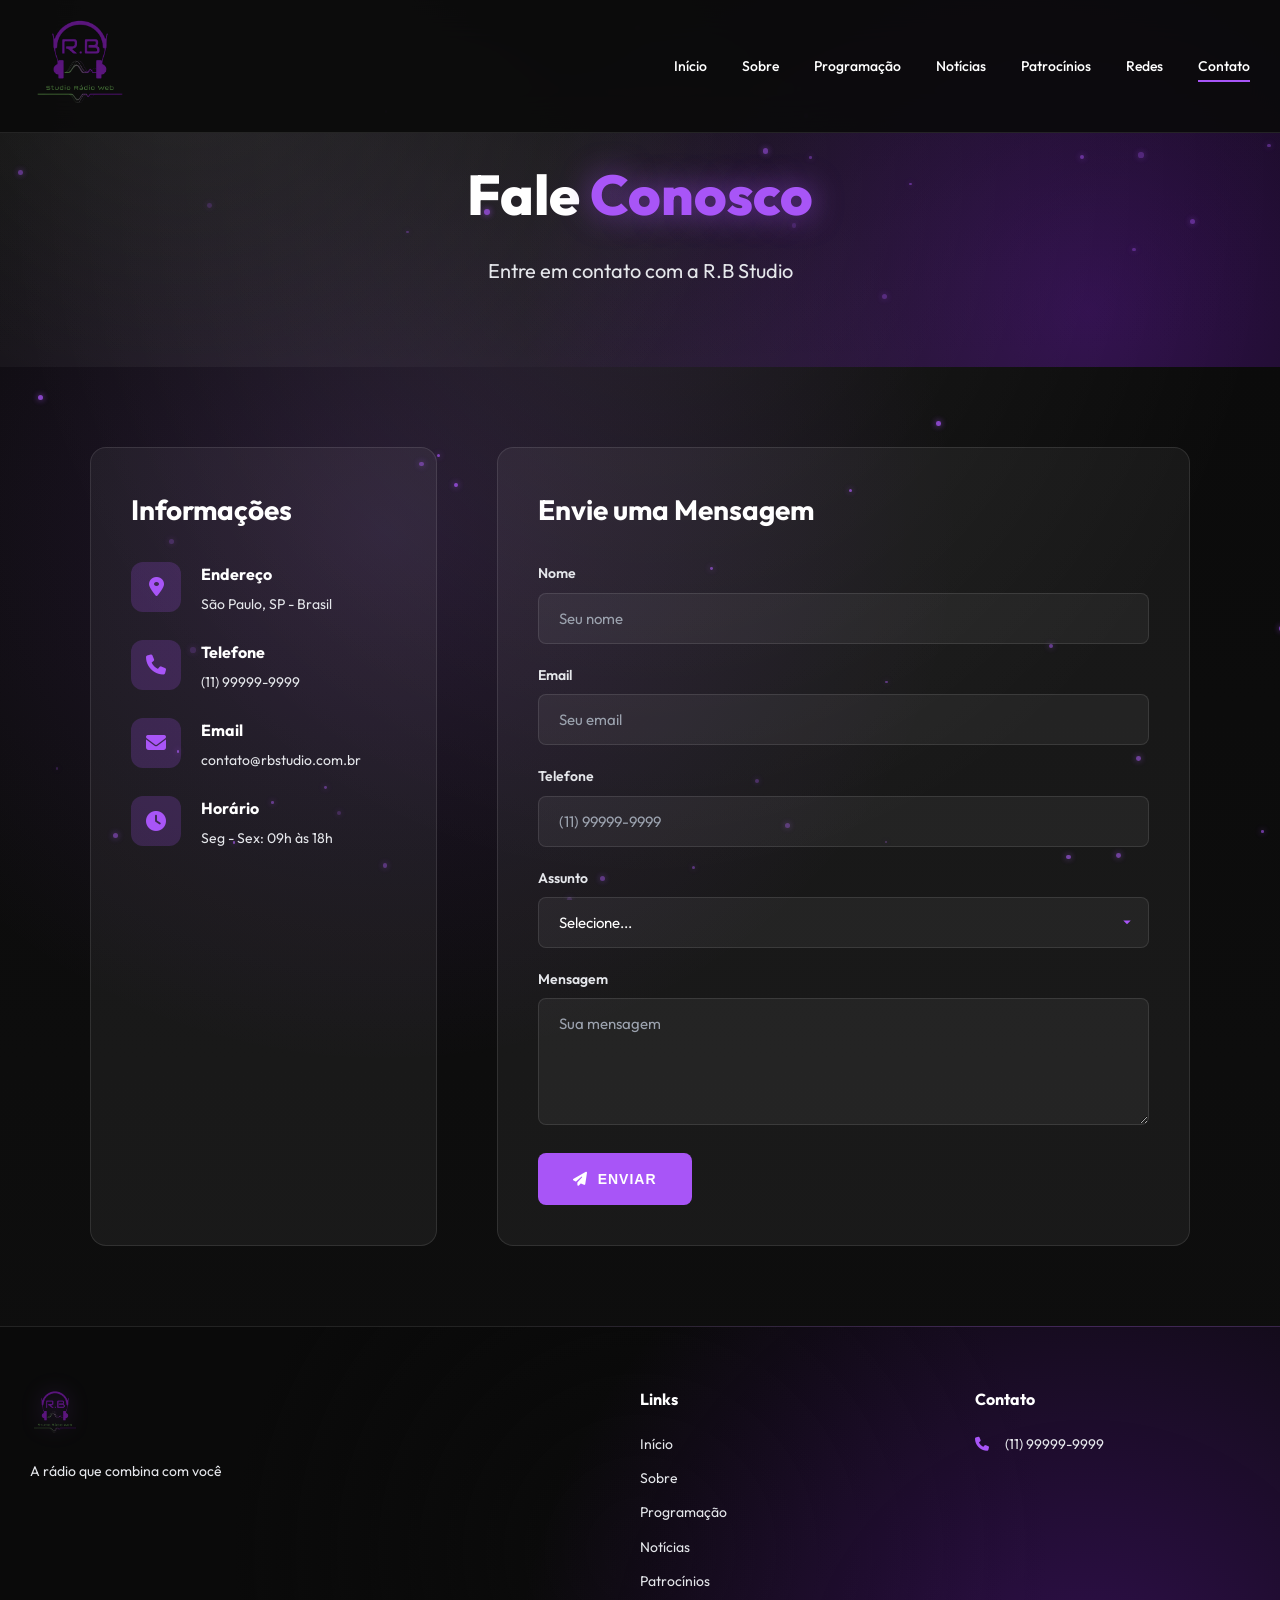
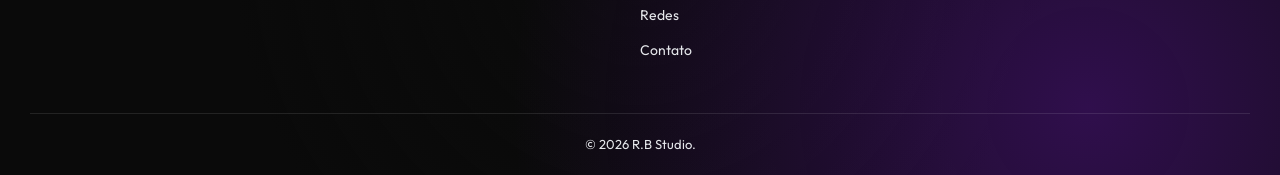
==== contato.html @ 931221c6 "meu projeto inicial" ====
<!DOCTYPE html>
<html lang="pt-BR">
<head>
    <meta charset="UTF-8">
    <meta name="viewport" content="width=device-width, initial-scale=1.0">
    <title>Contato - R.B Studio</title>
    <link rel="stylesheet" href="css/base.css">
    <link rel="stylesheet" href="css/page.css">
    <link rel="stylesheet" href="css/contato.css">
    <link href="https://fonts.googleapis.com/css2?family=Outfit:wght@300;400;500;600;700;800;900&display=swap" rel="stylesheet">
    <link rel="stylesheet" href="https://cdnjs.cloudflare.com/ajax/libs/font-awesome/6.4.0/css/all.min.css">
</head>
<body>
    <div class="particles" id="particles"></div>

    <header class="header" id="header">
        <div class="container">
            <a href="index.html" class="logo"><img src="assets/LOGOrbSEMFUNDO.png" alt="R.B Studio"></a>
            <nav class="main-nav" id="mainNav">
                <a href="index.html">Início</a>
                <a href="sobre.html">Sobre</a>
                <a href="programacao.html">Programação</a>
                <a href="noticias.html">Notícias</a>
                <a href="patrocinadores.html">Patrocínios</a>
                <a href="redes.html">Redes</a>
                <a href="contato.html" class="active">Contato</a>
            </nav>
            <button class="menu-toggle" id="menuToggle"><span></span><span></span><span></span></button>
        </div>
    </header>

    <section class="page-hero">
        <div class="container">
            <h1>Fale <span class="title-accent">Conosco</span></h1>
            <p>Entre em contato com a R.B Studio</p>
        </div>
    </section>

    <section class="section">
        <div class="container">
            <div class="contact-grid">
                <div class="contact-info">
                    <h2>Informações</h2>

                    <div class="info-item">
                        <div class="info-icon"><i class="fas fa-map-marker-alt"></i></div>
                        <div>
                            <h3>Endereço</h3>
                            <p>São Paulo, SP - Brasil</p>
                        </div>
                    </div>

                    <div class="info-item">
                        <div class="info-icon"><i class="fas fa-phone"></i></div>
                        <div>
                            <h3>Telefone</h3>
                            <p>(11) 99999-9999</p>
                        </div>
                    </div>

                    <div class="info-item">
                        <div class="info-icon"><i class="fas fa-envelope"></i></div>
                        <div>
                            <h3>Email</h3>
                            <p>contato@rbstudio.com.br</p>
                        </div>
                    </div>

                    <div class="info-item">
                        <div class="info-icon"><i class="fas fa-clock"></i></div>
                        <div>
                            <h3>Horário</h3>
                            <p>Seg - Sex: 09h às 18h</p>
                        </div>
                    </div>
                </div>

                <div class="contact-form">
                    <h2>Envie uma Mensagem</h2>
                    <form>
                        <div class="form-group">
                            <label for="nome">Nome</label>
                            <input type="text" id="nome" name="nome" placeholder="Seu nome" required>
                        </div>

                        <div class="form-group">
                            <label for="email">Email</label>
                            <input type="email" id="email" name="email" placeholder="Seu email" required>
                        </div>

                        <div class="form-group">
                            <label for="telefone">Telefone</label>
                            <input type="tel" id="telefone" name="telefone" placeholder="(11) 99999-9999">
                        </div>

                        <div class="form-group">
                            <label for="assunto">Assunto</label>
                            <select id="assunto" name="assunto">
                                <option value="">Selecione...</option>
                                <option value="contato">Contato Geral</option>
                                <option value="publicidade">Publicidade</option>
                                <option value="parceria">Parceria</option>
                                <option value="sugestao">Sugestão</option>
                                <option value="outro">Outro</option>
                            </select>
                        </div>

                        <div class="form-group">
                            <label for="mensagem">Mensagem</label>
                            <textarea id="mensagem" name="mensagem" rows="5" placeholder="Sua mensagem" required></textarea>
                        </div>

                        <button type="submit" class="btn-primary">
                            <i class="fas fa-paper-plane"></i> Enviar
                        </button>
                    </form>
                </div>
            </div>
        </div>
    </section>

    <footer class="footer">
        <div class="container">
            <div class="footer-grid">
                <div class="footer-brand"><img src="assets/LOGOrbSEMFUNDO.png" alt="R.B Studio"><p>A rádio que combina com você</p></div>
                <div class="footer-links"><h4>Links</h4><a href="index.html">Início</a><a href="sobre.html">Sobre</a><a href="programacao.html">Programação</a><a href="noticias.html">Notícias</a><a href="patrocinadores.html">Patrocínios</a><a href="redes.html">Redes</a><a href="contato.html">Contato</a></div>
                <div class="footer-contact"><h4>Contato</h4><p><i class="fas fa-phone"></i> (11) 99999-9999</p></div>
            </div>
            <div class="footer-bottom"><p>&copy; 2026 R.B Studio.</p></div>
        </div>
    </footer>

    <script src="js/main.js"></script>
</body>
</html>
---- css/base.css ----
/* ========================================
   R.B STUDIO - BASE CSS (Compartilhado)
   ======================================== */

:root {
    --purple-neon: #a855f7;
    --purple-dark: #7c3aed;
    --purple-light: #c084fc;
    --green-neon: #22c55e;
    --green-light: #4ade80;
    --yellow-neon: #facc15;
    --yellow-light: #fde047;
    --white: #ffffff;
    --black: #0a0a0a;
    --gray-100: #f3f4f6;
    --gray-200: #e5e7eb;
    --gray-800: #1f2937;

    --glow-purple: 0 0 20px rgba(168, 85, 247, 0.5);
    --glow-green: 0 0 20px rgba(34, 197, 94, 0.5);
    --glow-yellow: 0 0 20px rgba(250, 204, 21, 0.5);
    --glass-bg: rgba(255, 255, 255, 0.05);
    --glass-border: rgba(255, 255, 255, 0.1);
}

* { margin: 0; padding: 0; box-sizing: border-box; }

html { scroll-behavior: smooth; }

html { background: radial-gradient(ellipse 100% 80% at 50% 10%, rgba(255, 255, 255, 0.08) 0%, transparent 50%), radial-gradient(ellipse 90% 60% at 30% 30%, rgba(168, 85, 247, 0.15) 0%, transparent 50%), linear-gradient(180deg, #0a0a0a 0%, #0f0f0f 100%); }

body {
    font-family: 'Outfit', sans-serif;
    color: var(--white);
    overflow-x: hidden;
    line-height: 1.6;
    min-height: 100vh;
    background: transparent;
}

/* ========== PARTÍCULAS ========== */
.particles {
    position: fixed;
    top: 0; left: 0;
    width: 100%; height: 100%;
    pointer-events: none;
    z-index: 0;
    overflow: hidden;
}

.particle {
    position: absolute;
    background: var(--purple-neon);
    border-radius: 50%;
    box-shadow: 0 0 6px var(--purple-neon);
    animation: float 8s infinite ease-in-out;
    opacity: 0.6;
}

/* Particles com batida - rápida e constante */
.particle:nth-child(3n) {
    width: 4px; height: 4px;
    animation: beatPulse 0.15s infinite linear;
}
.particle:nth-child(3n+1) {
    width: 2px; height: 2px;
    animation: beatMove 0.2s infinite linear;
}
.particle:nth-child(3n+2) {
    width: 3px; height: 3px;
    animation: float 1s infinite linear;
}

@keyframes float {
    0% { transform: translateY(0) translateX(0) scale(1); }
    25% { transform: translateY(-50px) translateX(30px) scale(1.4); }
    50% { transform: translateY(-30px) translateX(-30px) scale(0.7); }
    75% { transform: translateY(-60px) translateX(20px) scale(1.3); }
    100% { transform: translateY(0) translateX(0) scale(1); }
}

@keyframes beatPulse {
    0%, 100% { transform: scale(1); opacity: 0.6; }
    50% { transform: scale(2.2); opacity: 1; box-shadow: 0 0 25px var(--purple-neon); }
}

@keyframes beatMove {
    0%, 100% { transform: translateY(0) scale(1); }
    25% { transform: translateY(-35px) scale(1.5); }
    50% { transform: translateY(0) scale(0.6); }
    75% { transform: translateY(-20px) scale(1.3); }
}

/* ========== CONTAINER ========== */
.container {
    max-width: 1400px;
    margin: 0 auto;
    padding: 0 30px;
}

/* ========== BUTTONS ========== */
.btn-primary {
    display: inline-flex;
    align-items: center;
    gap: 10px;
    padding: 18px 35px;
    background: var(--purple-neon);
    color: var(--white);
    font-size: 14px;
    font-weight: 700;
    text-transform: uppercase;
    letter-spacing: 1px;
    border: none;
    border-radius: 8px;
    cursor: pointer;
    text-decoration: none;
    transition: all 0.3s ease;
}

.btn-primary:hover {
    transform: translateY(-3px);
    box-shadow: var(--glow-purple);
}

.btn-secondary {
    display: inline-flex;
    align-items: center;
    gap: 10px;
    padding: 15px 30px;
    background: transparent;
    border: 2px solid var(--purple-neon);
    color: var(--purple-neon);
    font-size: 14px;
    font-weight: 600;
    border-radius: 8px;
    cursor: pointer;
    text-decoration: none;
    transition: all 0.3s ease;
}

.btn-secondary:hover {
    background: var(--purple-neon);
    color: var(--white);
}

/* ========== SECTION ========== */
.section {
    padding: 100px 0;
    position: relative;
}

.section-header {
    text-align: center;
    margin-bottom: 60px;
}

.section-title {
    font-size: 48px;
    font-weight: 800;
    margin-bottom: 15px;
}

.title-accent {
    color: var(--purple-neon);
    text-shadow: var(--glow-purple);
}

.section-subtitle {
    font-size: 18px;
    color: var(--gray-200);
    max-width: 600px;
    margin: 0 auto;
}

/* ========== CARDS ========== */
.card {
    background: var(--glass-bg);
    border: 1px solid var(--glass-border);
    border-radius: 16px;
    overflow: hidden;
    backdrop-filter: blur(10px);
    transition: all 0.3s ease;
}

.card:hover {
    transform: translateY(-8px);
    box-shadow: var(--glow-purple);
    border-color: var(--purple-neon);
}

/* ========== HERO ========== */
.hero-section {
    min-height: 100vh;
    display: flex;
    align-items: center;
    padding-top: 100px;
    position: relative;
}

.hero-content {
    display: grid;
    grid-template-columns: 1fr 1fr;
    gap: 60px;
    align-items: center;
}

.hero-title {
    font-size: 72px;
    font-weight: 800;
    line-height: 1.1;
    margin-bottom: 20px;
}

.hero-subtitle {
    font-size: 20px;
    color: var(--gray-200);
    margin-bottom: 30px;
}

.hero-image img {
    width: 100%;
    border-radius: 20px;
}


/* =========================
   FOOTER UPGRADE
========================= */

.footer {
  padding: 80px 0 25px;
  background: radial-gradient(ellipse 100% 80% at 50% 10%, rgba(255, 255, 255, 0.08) 0%, transparent 50%), radial-gradient(ellipse 90% 60% at 30% 30%, rgba(168, 85, 247, 0.15) 0%, transparent 50%), linear-gradient(180deg, #0a0a0a 0%, #0f0f0f 100%);
  border-top: 1px solid rgba(255, 255, 255, 0.08);
}

.footer-grid {
  display: grid;
  grid-template-columns: 2fr 1fr 1fr;
  gap: 60px;
  margin-bottom: 40px;
}

.footer-brand img {
  height: 55px;
  margin-bottom: 15px;
  filter: drop-shadow(0 0 10px rgba(168, 85, 247, 0.3));
}

.footer-brand p {
  color: #cfcfcf;
  margin-bottom: 20px;
}

/* SOCIAL */
.footer-social {
  display: flex;
  gap: 12px;
  margin-top: 10px;
}

.footer-social a {
  width: 42px;
  height: 42px;
  display: flex;
  align-items: center;
  justify-content: center;
  border-radius: 10px;
  background: rgba(255, 255, 255, 0.04);
  border: 1px solid rgba(255, 255, 255, 0.08);
  color: #fff;
  transition: 0.3s;
  text-decoration: none;
}

.footer-social a:hover {
  transform: translateY(-4px);
  border-color: #a855f7;
  box-shadow: 0 0 15px rgba(168, 85, 247, 0.4);
  color: #a855f7;
}

/* LINKS */
.footer-links h4,
.footer-contact h4 {
  margin-bottom: 18px;
  font-size: 16px;
  color: #fff;
}

.footer-links a {
  display: block;
  color: #bdbdbd;
  text-decoration: none;
  margin-bottom: 10px;
  transition: 0.3s;
  font-size: 14px;
}

.footer-links a:hover {
  color: #a855f7;
  transform: translateX(4px);
}

/* CONTACT */
.footer-contact p {
  display: flex;
  align-items: center;
  gap: 10px;
  color: #cfcfcf;
  margin-bottom: 10px;
  font-size: 14px;
}

.footer-contact i {
  color: #a855f7;
  width: 18px;
}

/* BOTTOM */
.footer-bottom {
  text-align: center;
  padding-top: 20px;
  border-top: 1px solid rgba(255, 255, 255, 0.08);
  color: #9ca3af;
  font-size: 13px;
}

/* ========== RESPONSIVE ========== */
@media (max-width: 1200px) {
    .hero-content { grid-template-columns: 1fr; gap: 40px; }
    .hero-title { font-size: 48px; }
}

@media (max-width: 768px) {
    .container { padding: 0 20px; }
    .section-title { font-size: 36px; }
    .section { padding: 60px 0; }
}

/* ========== ANIMATIONS ========== */
.fade-up {
    opacity: 0;
    transform: translateY(30px);
    transition: all 0.6s ease;
}

.fade-up.visible {
    opacity: 1;
    transform: translateY(0);
}
---- css/page.css ----
/* ========================================
   R.B STUDIO - Page CSS
   ======================================== */

/* Header */
.header {
  position: fixed;
  top: 0;
  left: 0;
  width: 100%;
  z-index: 1000;
  padding: 12px 0;
  background: rgba(10, 10, 10, 0.9);
  backdrop-filter: blur(20px);
  border-bottom: 1px solid rgba(255, 255, 255, 0.1);
}
.header .container {
  display: flex;
  align-items: center;
  justify-content: space-between;
}
.logo img {
  height: 100px !important;
}
.main-nav {
  display: flex;
  gap: 35px;
}
.main-nav a {
  color: #fff;
  text-decoration: none;
  font-size: 14px;
  font-weight: 500;
  position: relative;
  transition: color 0.3s;
}
.main-nav a::after {
  content: "";
  position: absolute;
  bottom: -5px;
  left: 0;
  width: 0;
  height: 2px;
  background: #a855f7;
  transition: width 0.3s;
}
.main-nav a:hover::after,
.main-nav a.active::after {
  width: 100%;
}
.menu-toggle {
  display: none;
  flex-direction: column;
  gap: 5px;
  background: none;
  border: none;
  cursor: pointer;
}
.menu-toggle span {
  width: 25px;
  height: 2px;
  background: #fff;
  transition: all 0.3s;
}
.menu-toggle.active span:nth-child(1) {
  transform: rotate(45deg) translate(5px, 5px);
}
.menu-toggle.active span:nth-child(2) {
  opacity: 0;
}
.menu-toggle.active span:nth-child(3) {
  transform: rotate(-45deg) translate(5px, -5px);
}

@media (max-width: 768px) {
  .menu-toggle {
    display: flex;
  }
  .main-nav {
    position: fixed;
    top: 70px;
    left: 0;
    width: 100%;
    background: rgba(10, 10, 10, 0.98);
    flex-direction: column;
    padding: 20px;
    gap: 20px;
    text-align: center;
    transform: translateY(-20px);
    opacity: 0;
    visibility: hidden;
    transition: all 0.3s;
  }
  .main-nav.active {
    transform: translateY(0);
    opacity: 1;
    visibility: visible;
  }
}

/* Page Hero */
.page-hero {
  padding: 150px 0 80px;
  text-align: center;
  background: radial-gradient(circle at 15% 10%, rgba(255, 255, 255, 0.1) 0%, transparent 50%), radial-gradient(circle at 85% 85%, rgba(135, 26, 230, 0.3) 0%, transparent 50%), linear-gradient(180deg, rgba(10, 10, 10, 0.5), transparent);
}
.page-hero h1 {
  font-size: 56px;
  font-weight: 800;
  margin-bottom: 15px;
}
.page-hero p {
  font-size: 20px;
  color: #e5e7eb;
}
.title-accent {
  color: #a855f7;
  text-shadow: 0 0 30px rgba(168, 85, 247, 0.6);
}

/* Sections */
.section {
  padding: 80px 0;
}

/* About */

.about-grid {
  display: grid;
  grid-template-columns: 1.1fr 0.9fr;
  gap: 70px;
  align-items: center;
}

.about-badge {
  display: inline-block;
  padding: 8px 18px;
  background: rgba(168, 85, 247, 0.15);
  border: 1px solid rgba(168, 85, 247, 0.4);
  border-radius: 40px;
  color: #a855f7;
  font-weight: 700;
  margin-bottom: 20px;
}

.about-content h2 {
  font-size: 46px;
  line-height: 1.2;
  margin-bottom: 25px;
}

.about-content p {
  color: #d6d6d6;
  line-height: 1.9;
  margin-bottom: 18px;
  font-size: 17px;
}

.about-image {
  position: relative;
  display: flex;
  justify-content: center;
  align-items: center;
}

.about-image img {
  width: 340px;
  max-width: 100%;
  position: relative;
  z-index: 2;
  animation: floatLogo 5s ease-in-out infinite;
}

.image-glow {
  position: absolute;
  width: 320px;
  height: 320px;
  border-radius: 50%;
  background: #a855f7;
  filter: blur(90px);
  opacity: 0.28;
}

.about-stats {
  display: grid;
  grid-template-columns: repeat(4, 1fr);
  gap: 25px;
  margin-top: 70px;
}

.stat-card {
  padding: 35px;
  text-align: center;
  border-radius: 18px;
  background: rgba(255, 255, 255, 0.04);
  border: 1px solid rgba(255, 255, 255, 0.08);
  transition: 0.35s;
}

.stat-card:hover {
  transform: translateY(-10px);
  border-color: #a855f7;
  box-shadow: 0 15px 35px rgba(168, 85, 247, 0.25);
}

.stat-card h3 {
  font-size: 34px;
  color: #a855f7;
  margin-bottom: 8px;
}

.stat-card span {
  color: #ddd;
  font-size: 15px;
}

@keyframes floatLogo {
  0%,
  100% {
    transform: translateY(0px);
  }
  50% {
    transform: translateY(-12px);
  }
}

@media (max-width: 900px) {
  .about-grid {
    grid-template-columns: 1fr;
    text-align: center;
  }

  .about-image {
    order: -1;
  }

  .about-stats {
    grid-template-columns: repeat(2, 1fr);
  }
}

@media (max-width: 600px) {
  .about-stats {
    grid-template-columns: 1fr;
  }

  .about-content h2 {
    font-size: 34px;
  }
}
.about-grid {
  display: grid;
  grid-template-columns: 1fr 1fr;
  gap: 60px;
  align-items: center;
}
.about-content h2 {
  font-size: 42px;
  margin-bottom: 20px;
}
.about-content p {
  font-size: 16px;
  color: #e5e7eb;
  margin-bottom: 20px;
  line-height: 1.8;
}
.about-image img {
  width: 100%;
  border-radius: 16px;
}

@media (max-width: 768px) {
  .about-grid {
    grid-template-columns: 1fr;
  }
}

/* Values */
.values-grid {
  display: grid;
  grid-template-columns: repeat(3, 1fr);
  gap: 30px;
}
.value-card {
  background: rgba(255, 255, 255, 0.05);
  border: 1px solid rgba(255, 255, 255, 0.1);
  border-radius: 16px;
  padding: 40px;
  text-align: center;
  transition: all 0.3s;
}
.value-card:hover {
  transform: translateY(-8px);
  border-color: #a855f7;
  box-shadow: 0 0 30px rgba(168, 85, 247, 0.3);
}
.value-card i {
  font-size: 40px;
  color: #a855f7;
  margin-bottom: 20px;
}
.value-card h3 {
  font-size: 22px;
  margin-bottom: 15px;
}
.value-card p {
  font-size: 14px;
  color: #e5e7eb;
}

@media (max-width: 768px) {
  .values-grid {
    grid-template-columns: 1fr;
  }
}

/* Team */
.team-grid {
    display: grid;
    grid-template-columns: repeat(2, minmax(320px, 380px));
    justify-content: center;
    align-items: stretch;
    gap: 40px;
    margin-top: 50px;
}
.team-card {
  background: rgba(255, 255, 255, 0.05);
  border: 1px solid rgba(255, 255, 255, 0.1);
  border-radius: 16px;
  padding: 30px;
  text-align: center;
}


.team-card{
    background: rgba(255,255,255,.05);
    border: 1px solid rgba(255,255,255,.08);
    border-radius: 22px;
    padding: 35px 30px;
    text-align: center;
    transition: .35s;
    backdrop-filter: blur(12px);
}

.team-card:hover{
    transform: translateY(-8px);
    border-color: var(--purple-neon);
    box-shadow: 0 20px 45px rgba(168,85,247,.25);
}

.team-card img{
    width: 180px;
    height: 180px;
    border-radius: 50%;
    object-fit: cover;
    border: 4px solid rgba(168,85,247,.4);
    margin: 0 auto 20px;
    display: block;
    transition: .35s;
}

.team-card:hover img{
    transform: scale(1.05);
    border-color: var(--purple-neon);
    box-shadow: 0 0 35px rgba(168,85,247,.4);
}

.team-card h3{
    font-size: 24px;
    margin-bottom: 8px;
    font-weight: 700;
}

.team-card p{
    color: #c084fc;
    font-size: 15px;
    line-height: 1.6;
}
.team-card img {
  width: 250px;
  height: 250px;
  border-radius: 50%;
  object-fit: cover;
  margin-bottom: 20px;
}
.team-card h3 {
  font-size: 20px;
  margin-bottom: 5px;
}
.team-card p {
  font-size: 14px;
  color: #a855f7;
}

/* ===========================
   Team Social
=========================== */

.team-social{
    display: flex;
    justify-content: center;
    align-items: center;
    gap: 16px;
    margin-top: 22px;
}

.team-social a{
    width: 48px;
    height: 48px;

    display: flex;
    align-items: center;
    justify-content: center;

    border-radius: 50%;
    text-decoration: none;

    background: rgba(255,255,255,.05);
    border: 1px solid rgba(255,255,255,.12);

    color: #fff;
    font-size: 22px;

    transition: .35s ease;
}

.team-social a:hover{
    transform: translateY(-6px) scale(1.08);
    border-color: var(--purple-neon);
    box-shadow: 0 0 22px rgba(168,85,247,.45);
}

/* Instagram */
.team-social a:first-child:hover{
    color: #E1306C;
    border-color: #E1306C;
    box-shadow: 0 0 25px rgba(225,48,108,.45);
}

/* YouTube */
.team-social a:last-child:hover{
    color: #FF0000;
    border-color: #FF0000;
    box-shadow: 0 0 25px rgba(255,0,0,.45);
}

.team-social i{
    transition: transform .3s;
}

.team-social a:hover i{
    transform: scale(1.15);
}

@media (max-width: 768px) {
  .team-grid {
    grid-template-columns: 1fr;
  }
}

/* Footer */
.footer {
  padding: 60px 0 20px;
  background: radial-gradient(circle at 85% 85%, rgba(135, 26, 230, 0.3) 0%, transparent 50%), radial-gradient(circle at 50% 50%, rgba(0, 0, 0, 0.3) 0%, #0a0a0a 60%);
  border-top: 1px solid rgba(255, 255, 255, 0.1);
}
.footer-grid {
  display: grid;
  grid-template-columns: 2fr 1fr 1fr;
  gap: 60px;
  margin-bottom: 40px;
}
.footer-brand img {
  height: 50px;
  margin-bottom: 15px;
}
.footer-brand p {
  color: #e5e7eb;
  font-size: 14px;
  margin-bottom: 20px;
}
.footer-links h4,
.footer-contact h4 {
  margin-bottom: 20px;
}
.footer-links a {
  display: block;
  color: #e5e7eb;
  text-decoration: none;
  margin-bottom: 12px;
  transition: color 0.3s;
}
.footer-links a:hover {
  color: #a855f7;
}
.footer-contact p {
  display: flex;
  align-items: center;
  gap: 10px;
  color: #e5e7eb;
  margin-bottom: 12px;
  font-size: 14px;
}
.footer-contact i {
  color: #a855f7;
  width: 20px;
}
.footer-bottom {
  text-align: center;
  padding-top: 20px;
  border-top: 1px solid rgba(255, 255, 255, 0.1);
}
.footer-bottom p {
  font-size: 13px;
  color: #e5e7eb;
}

@media (max-width: 768px) {
  .footer-grid {
    grid-template-columns: 1fr;
    text-align: center;
  }
}

/* Buttons */
.btn-primary {
  display: inline-flex;
  align-items: center;
  gap: 10px;
  padding: 18px 35px;
  background: #a855f7;
  color: #fff;
  font-size: 14px;
  font-weight: 700;
  text-transform: uppercase;
  letter-spacing: 1px;
  border: none;
  border-radius: 8px;
  cursor: pointer;
  text-decoration: none;
  transition: all 0.3s;
}
.btn-primary:hover {
  transform: translateY(-3px);
  box-shadow: 0 0 20px rgba(168, 85, 247, 0.5);
}
.btn-primary i {
  transition: transform 0.3s;
}
.btn-primary:hover i {
  transform: translateX(5px);
}
---- css/contato.css ----
/* ========================================
   R.B STUDIO - Contato CSS
   ======================================== */

/* Contact Grid */
.contact-grid {
    display: grid;
    grid-template-columns: 1fr 2fr;
    gap: 60px;
    max-width: 1100px;
    margin: 0 auto;
}

.contact-info {
    background: rgba(255,255,255,0.05);
    border: 1px solid rgba(255,255,255,0.1);
    border-radius: 16px;
    padding: 40px;
}

.contact-info h2, .contact-form h2 {
    font-size: 28px;
    margin-bottom: 30px;
}

/* Info Items */
.info-item {
    display: flex;
    gap: 20px;
    margin-bottom: 25px;
}

.info-icon {
    width: 50px;
    height: 50px;
    background: rgba(168,85,247,0.2);
    border-radius: 12px;
    display: flex;
    align-items: center;
    justify-content: center;
    font-size: 20px;
    color: #a855f7;
    flex-shrink: 0;
}

.info-item h3 {
    font-size: 16px;
    margin-bottom: 5px;
}

.info-item p {
    font-size: 14px;
    color: #e5e7eb;
}

/* Form */
.contact-form {
    background: rgba(255,255,255,0.05);
    border: 1px solid rgba(255,255,255,0.1);
    border-radius: 16px;
    padding: 40px;
}

.form-group {
    margin-bottom: 20px;
}

.form-group label {
    display: block;
    font-size: 14px;
    font-weight: 600;
    margin-bottom: 8px;
    color: #e5e7eb;
}

.form-group input,
.form-group select,
.form-group textarea {
    width: 100%;
    padding: 15px 20px;
    background: rgba(255,255,255,0.05);
    border: 1px solid rgba(255,255,255,0.1);
    border-radius: 8px;
    color: #fff;
    font-size: 15px;
    font-family: 'Outfit', sans-serif;
    transition: all 0.3s;
}

.form-group input::placeholder,
.form-group textarea::placeholder {
    color: #9ca3af;
}

.form-group input:focus,
.form-group select:focus,
.form-group textarea:focus {
    outline: none;
    border-color: #a855f7;
    box-shadow: 0 0 15px rgba(168,85,247,0.3);
}

.form-group select {
    cursor: pointer;
    appearance: none;
    background-image: url("data:image/svg+xml,%3Csvg xmlns='http://www.w3.org/2000/svg' width='12' height='12' fill='%23a855f7' viewBox='0 0 16 16'%3E%3Cpath d='M8 11L3 6h10l-5 5z'/%3E%3C/svg%3E");
    background-repeat: no-repeat;
    background-position: right 15px center;
}

.form-group select option {
    background: #0a0a0a;
    color: #fff;
}

.form-group textarea {
    resize: vertical;
    min-height: 120px;
}

.form-group button[type="submit"] {
    width: 100%;
    justify-content: center;
}

@media (max-width: 900px) {
    .contact-grid { grid-template-columns: 1fr; gap: 40px; }
}

@media (max-width: 600px) {
    .contact-info, .contact-form { padding: 30px 20px; }
}
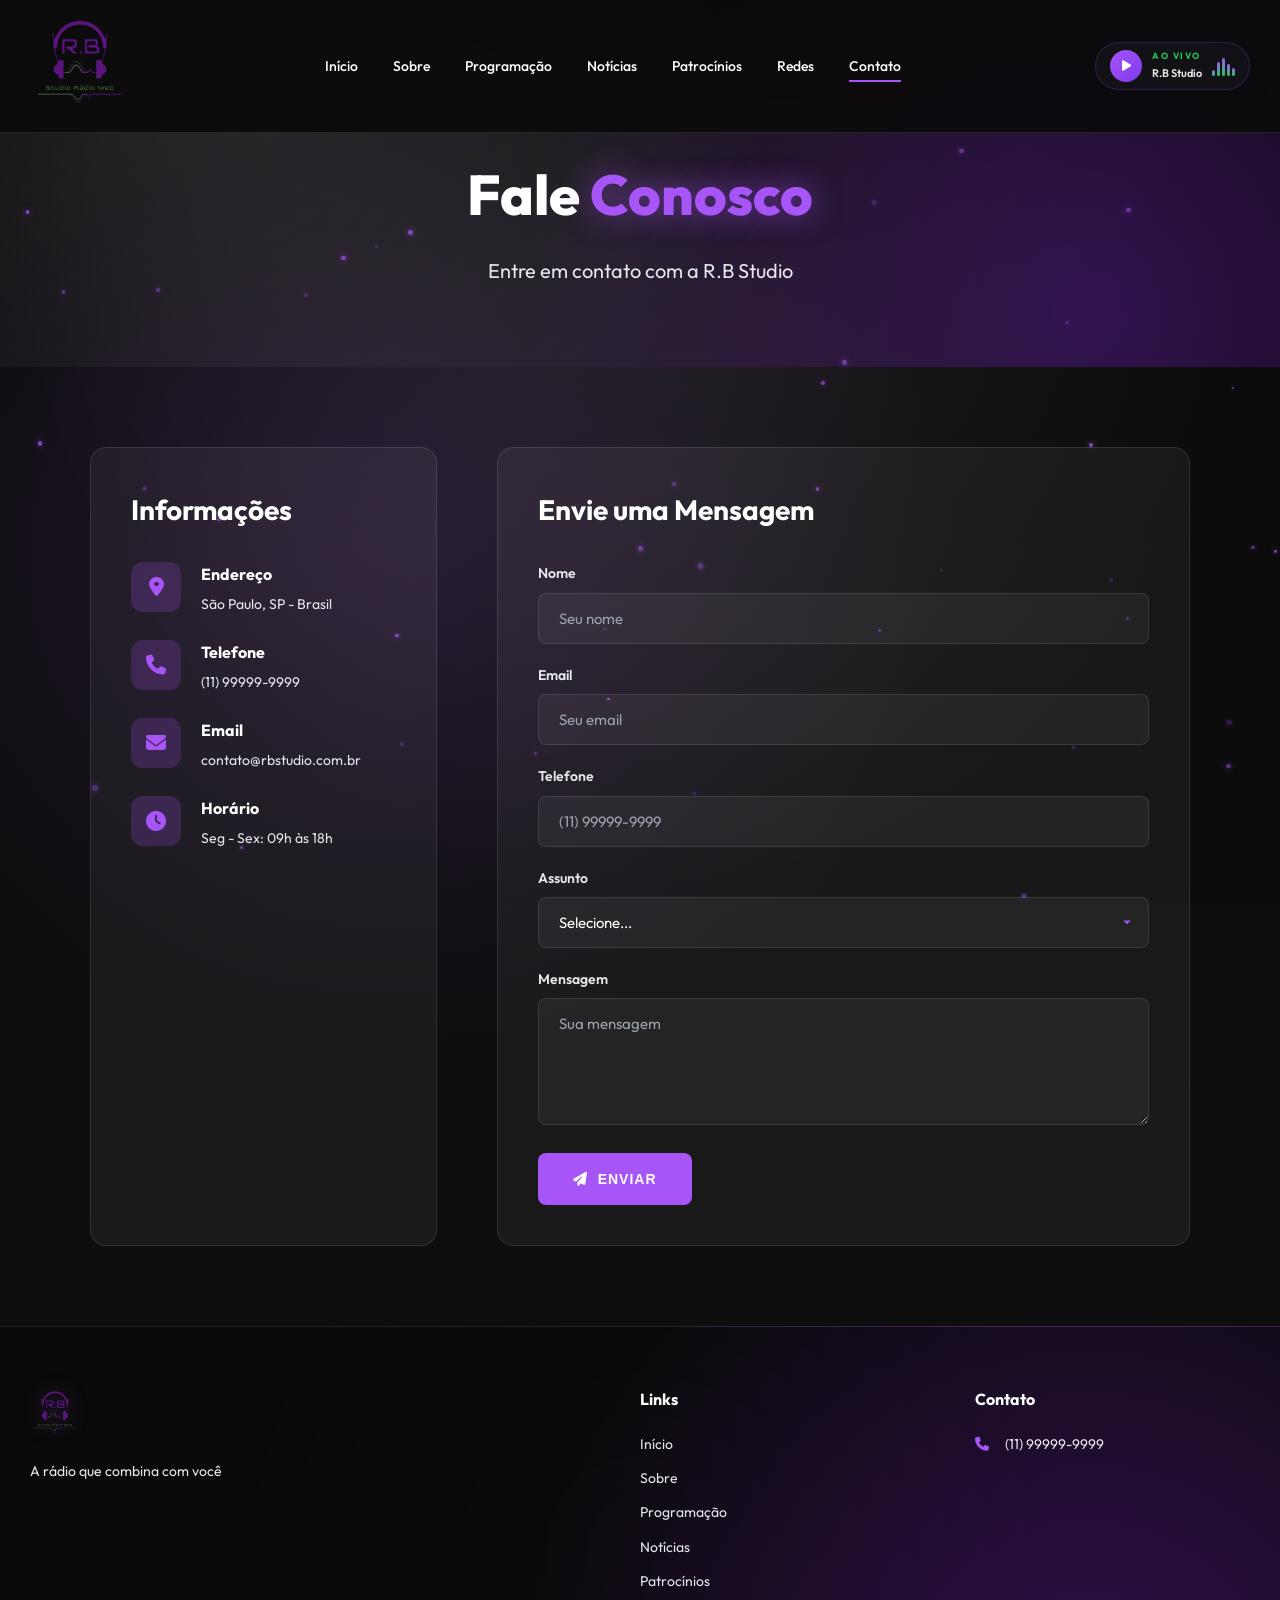
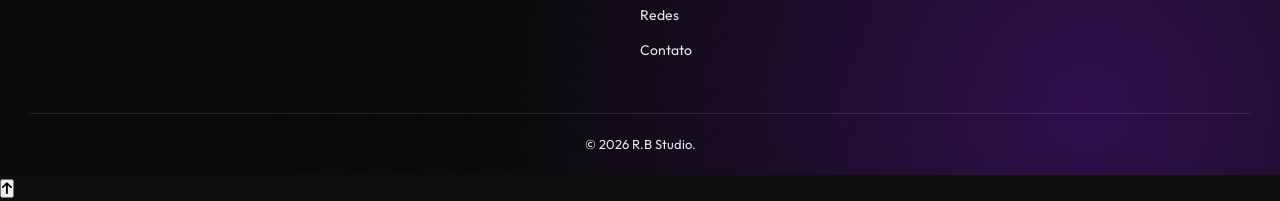
==== commit c76a8124: "feat: add persistent player, header equalizer, mobile fixes - Global audio system persists across pa" ====
--- a/contato.html
+++ b/contato.html
@@ -26,7 +26,17 @@
                 <a href="contato.html" class="active">Contato</a>
             </nav>
             <button class="menu-toggle" id="menuToggle"><span></span><span></span><span></span></button>
+        <div class="header-player">
+          <button class="header-play-btn" id="headerPlayBtn"><i class="fas fa-play"></i></button>
+          <div class="header-player-info">
+            <span class="header-player-status">AO VIVO</span>
+            <span class="header-player-track">R.B Studio</span>
+          </div>
+          <div class="header-equalizer">
+            <span></span><span></span><span></span><span></span><span></span>
+          </div>
         </div>
+      </div>
     </header>
 
     <section class="page-hero">
@@ -130,6 +140,8 @@
         </div>
     </footer>
 
+    <button class="back-to-top" id="backToTop"><i class="fas fa-arrow-up"></i></button>
+
     <script src="js/main.js"></script>
 </body>
 </html>
--- a/css/base.css
+++ b/css/base.css
@@ -329,12 +329,46 @@
 @media (max-width: 1200px) {
     .hero-content { grid-template-columns: 1fr; gap: 40px; }
     .hero-title { font-size: 48px; }
+    .container { padding: 0 24px; }
+}
+
+@media (max-width: 992px) {
+    .hero-title { font-size: 42px; }
+    .section-title { font-size: 38px; }
+    .footer-grid { grid-template-columns: 1fr 1fr; gap: 40px; }
 }
 
 @media (max-width: 768px) {
     .container { padding: 0 20px; }
-    .section-title { font-size: 36px; }
+    .section-title { font-size: 32px; }
     .section { padding: 60px 0; }
+    .section-header { margin-bottom: 40px; }
+    .btn-primary { padding: 14px 24px; font-size: 13px; }
+    .btn-secondary { padding: 12px 20px; font-size: 13px; }
+    .footer-grid { grid-template-columns: 1fr; gap: 30px; text-align: center; }
+    .footer-social { justify-content: center; }
+    .footer-contact p { justify-content: center; }
+    .footer-contact i { width: auto; margin-right: 8px; }
+    .hero-content { gap: 30px; }
+    .hero-title { font-size: 36px; }
+}
+
+@media (max-width: 576px) {
+    .container { padding: 0 16px; }
+    .section-title { font-size: 28px; }
+    .section { padding: 50px 0; }
+    .section-subtitle { font-size: 16px; }
+    .hero-title { font-size: 32px; }
+    .page-hero { padding: 120px 0 50px; }
+    .page-hero h1 { font-size: 38px; }
+    .page-hero p { font-size: 16px; }
+}
+
+@media (max-width: 400px) {
+    .section-title { font-size: 24px; }
+    .hero-title { font-size: 28px; }
+    .btn-primary { padding: 12px 20px; font-size: 12px; width: 100%; justify-content: center; }
+    .btn-secondary { width: 100%; justify-content: center; }
 }
 
 /* ========== ANIMATIONS ========== */
--- a/css/page.css
+++ b/css/page.css
@@ -1,6 +1,163 @@
 /* ========================================
    R.B STUDIO - Page CSS
    ======================================== */
+
+/*=================================HEADER=========================*/
+.header-player {
+  display: flex;
+  align-items: center;
+  gap: 10px;
+  background: rgba(20, 20, 25, 0.8);
+  padding: 6px 14px;
+  border-radius: 50px;
+  border: 1px solid rgba(168, 85, 247, 0.2);
+}
+
+@media (max-width: 480px) {
+  .header-player {
+    position: absolute;
+    left: 50%;
+    transform: translateX(-50%);
+  }
+}
+
+.header-play-btn {
+  width: 32px;
+  height: 32px;
+  border-radius: 50%;
+  background: linear-gradient(135deg, #a855f7, #7c3aed);
+  border: none;
+  color: #fff;
+  font-size: 12px;
+  cursor: pointer;
+  display: flex;
+  align-items: center;
+  justify-content: center;
+  transition: background 0.2s;
+}
+
+.header-play-btn:hover {
+  background: linear-gradient(135deg, #c084fc, #a855f7);
+}
+
+.header-play-btn .fa-pause {
+  font-size: 11px;
+}
+
+.header-player-info {
+  display: flex;
+  flex-direction: column;
+  gap: 2px;
+}
+
+.header-player-status {
+  font-size: 9px;
+  font-weight: 700;
+  color: #22c55e;
+  letter-spacing: 1.5px;
+}
+
+.header-player-track {
+  font-size: 11px;
+  font-weight: 600;
+  color: #fff;
+  opacity: 0.9;
+}
+
+.header-equalizer {
+  display: flex;
+  align-items: flex-end;
+  gap: 2px;
+  height: 20px;
+}
+
+.header-equalizer span {
+  width: 3px;
+  border-radius: 2px;
+  background: linear-gradient(to top, #22c55e, #a855f7);
+  animation: eq 0.4s infinite ease-in-out alternate;
+}
+
+.header-equalizer span:nth-child(1) {
+  animation-delay: 0s;
+  height: 6px;
+}
+.header-equalizer span:nth-child(2) {
+  animation-delay: 0.1s;
+  height: 14px;
+}
+.header-equalizer span:nth-child(3) {
+  animation-delay: 0.2s;
+  height: 18px;
+}
+.header-equalizer span:nth-child(4) {
+  animation-delay: 0.1s;
+  height: 12px;
+}
+.header-equalizer span:nth-child(5) {
+  animation-delay: 0.05s;
+  height: 8px;
+}
+
+@keyframes eq {
+  0% {
+    height: 4px;
+    opacity: 0.7;
+  }
+  100% {
+    height: 18px;
+    opacity: 1;
+  }
+}
+
+/* ========== SPLASH SCREEN ========== */
+.splash-screen {
+  position: fixed;
+  inset: 0;
+  background: #0a0a0a;
+  display: flex;
+  flex-direction: column;
+  align-items: center;
+  justify-content: center;
+  text-align: center;
+  z-index: 9999;
+  transition: opacity 0.5s;
+}
+
+.splash-screen.hidden {
+  opacity: 0;
+  pointer-events: none;
+}
+
+.splash-logo {
+  width: 160px;
+  margin-bottom: 30px;
+  filter: drop-shadow(0 0 20px rgba(168, 85, 247, 0.6));
+}
+
+.splash-text {
+  font-size: 14px;
+  color: #fff;
+  letter-spacing: 2px;
+  margin-bottom: 20px;
+  opacity: 0.8;
+}
+
+.splash-progress {
+  width: 180px;
+  height: 3px;
+  background: rgba(255, 255, 255, 0.1);
+  border-radius: 3px;
+  overflow: hidden;
+}
+
+.splash-bar {
+  height: 100%;
+  background: #a855f7;
+  width: 0%;
+  box-shadow: 0 0 10px #a855f7;
+  transition: width 0.2s;
+}
 
 /* Header */
 .header {
@@ -75,34 +232,69 @@
 @media (max-width: 768px) {
   .menu-toggle {
     display: flex;
+    position: fixed;
+    top: 18px;
+    right: 20px;
+    z-index: 1001;
+    padding: 10px;
   }
   .main-nav {
     position: fixed;
-    top: 70px;
+    top: 0;
     left: 0;
     width: 100%;
+    height: 100vh;
     background: rgba(10, 10, 10, 0.98);
+    backdrop-filter: blur(20px);
+    -webkit-backdrop-filter: blur(20px);
     flex-direction: column;
-    padding: 20px;
-    gap: 20px;
+    justify-content: center;
+    padding: 60px 20px 20px;
+    gap: 0;
     text-align: center;
-    transform: translateY(-20px);
+    transform: translateY(-100%);
     opacity: 0;
     visibility: hidden;
-    transition: all 0.3s;
+    transition: all 0.35s cubic-bezier(0.4, 0, 0.2, 1);
+    z-index: 999;
   }
   .main-nav.active {
     transform: translateY(0);
     opacity: 1;
     visibility: visible;
   }
+  .main-nav a {
+    font-size: 24px;
+    padding: 16px 0;
+    border-bottom: 1px solid rgba(255, 255, 255, 0.05);
+  }
+  .logo img {
+    height: 70px !important;
+  }
+}
+
+@media (max-width: 480px) {
+  .logo img {
+    height: 55px !important;
+  }
 }
 
 /* Page Hero */
 .page-hero {
   padding: 150px 0 80px;
   text-align: center;
-  background: radial-gradient(circle at 15% 10%, rgba(255, 255, 255, 0.1) 0%, transparent 50%), radial-gradient(circle at 85% 85%, rgba(135, 26, 230, 0.3) 0%, transparent 50%), linear-gradient(180deg, rgba(10, 10, 10, 0.5), transparent);
+  background:
+    radial-gradient(
+      circle at 15% 10%,
+      rgba(255, 255, 255, 0.1) 0%,
+      transparent 50%
+    ),
+    radial-gradient(
+      circle at 85% 85%,
+      rgba(135, 26, 230, 0.3) 0%,
+      transparent 50%
+    ),
+    linear-gradient(180deg, rgba(10, 10, 10, 0.5), transparent);
 }
 .page-hero h1 {
   font-size: 56px;
@@ -316,12 +508,12 @@
 
 /* Team */
 .team-grid {
-    display: grid;
-    grid-template-columns: repeat(2, minmax(320px, 380px));
-    justify-content: center;
-    align-items: stretch;
-    gap: 40px;
-    margin-top: 50px;
+  display: grid;
+  grid-template-columns: repeat(2, minmax(320px, 380px));
+  justify-content: center;
+  align-items: stretch;
+  gap: 40px;
+  margin-top: 50px;
 }
 .team-card {
   background: rgba(255, 255, 255, 0.05);
@@ -331,50 +523,49 @@
   text-align: center;
 }
 
-
-.team-card{
-    background: rgba(255,255,255,.05);
-    border: 1px solid rgba(255,255,255,.08);
-    border-radius: 22px;
-    padding: 35px 30px;
-    text-align: center;
-    transition: .35s;
-    backdrop-filter: blur(12px);
-}
-
-.team-card:hover{
-    transform: translateY(-8px);
-    border-color: var(--purple-neon);
-    box-shadow: 0 20px 45px rgba(168,85,247,.25);
-}
-
-.team-card img{
-    width: 180px;
-    height: 180px;
-    border-radius: 50%;
-    object-fit: cover;
-    border: 4px solid rgba(168,85,247,.4);
-    margin: 0 auto 20px;
-    display: block;
-    transition: .35s;
-}
-
-.team-card:hover img{
-    transform: scale(1.05);
-    border-color: var(--purple-neon);
-    box-shadow: 0 0 35px rgba(168,85,247,.4);
-}
-
-.team-card h3{
-    font-size: 24px;
-    margin-bottom: 8px;
-    font-weight: 700;
-}
-
-.team-card p{
-    color: #c084fc;
-    font-size: 15px;
-    line-height: 1.6;
+.team-card {
+  background: rgba(255, 255, 255, 0.05);
+  border: 1px solid rgba(255, 255, 255, 0.08);
+  border-radius: 22px;
+  padding: 35px 30px;
+  text-align: center;
+  transition: 0.35s;
+  backdrop-filter: blur(12px);
+}
+
+.team-card:hover {
+  transform: translateY(-8px);
+  border-color: var(--purple-neon);
+  box-shadow: 0 20px 45px rgba(168, 85, 247, 0.25);
+}
+
+.team-card img {
+  width: 180px;
+  height: 180px;
+  border-radius: 50%;
+  object-fit: cover;
+  border: 4px solid rgba(168, 85, 247, 0.4);
+  margin: 0 auto 20px;
+  display: block;
+  transition: 0.35s;
+}
+
+.team-card:hover img {
+  transform: scale(1.05);
+  border-color: var(--purple-neon);
+  box-shadow: 0 0 35px rgba(168, 85, 247, 0.4);
+}
+
+.team-card h3 {
+  font-size: 24px;
+  margin-bottom: 8px;
+  font-weight: 700;
+}
+
+.team-card p {
+  color: #c084fc;
+  font-size: 15px;
+  line-height: 1.6;
 }
 .team-card img {
   width: 250px;
@@ -396,60 +587,60 @@
    Team Social
 =========================== */
 
-.team-social{
-    display: flex;
-    justify-content: center;
-    align-items: center;
-    gap: 16px;
-    margin-top: 22px;
-}
-
-.team-social a{
-    width: 48px;
-    height: 48px;
-
-    display: flex;
-    align-items: center;
-    justify-content: center;
-
-    border-radius: 50%;
-    text-decoration: none;
-
-    background: rgba(255,255,255,.05);
-    border: 1px solid rgba(255,255,255,.12);
-
-    color: #fff;
-    font-size: 22px;
-
-    transition: .35s ease;
-}
-
-.team-social a:hover{
-    transform: translateY(-6px) scale(1.08);
-    border-color: var(--purple-neon);
-    box-shadow: 0 0 22px rgba(168,85,247,.45);
+.team-social {
+  display: flex;
+  justify-content: center;
+  align-items: center;
+  gap: 16px;
+  margin-top: 22px;
+}
+
+.team-social a {
+  width: 48px;
+  height: 48px;
+
+  display: flex;
+  align-items: center;
+  justify-content: center;
+
+  border-radius: 50%;
+  text-decoration: none;
+
+  background: rgba(255, 255, 255, 0.05);
+  border: 1px solid rgba(255, 255, 255, 0.12);
+
+  color: #fff;
+  font-size: 22px;
+
+  transition: 0.35s ease;
+}
+
+.team-social a:hover {
+  transform: translateY(-6px) scale(1.08);
+  border-color: var(--purple-neon);
+  box-shadow: 0 0 22px rgba(168, 85, 247, 0.45);
 }
 
 /* Instagram */
-.team-social a:first-child:hover{
-    color: #E1306C;
-    border-color: #E1306C;
-    box-shadow: 0 0 25px rgba(225,48,108,.45);
+.team-social a:first-child:hover {
+  color: #e1306c;
+  border-color: #e1306c;
+  box-shadow: 0 0 25px rgba(225, 48, 108, 0.45);
 }
 
 /* YouTube */
-.team-social a:last-child:hover{
-    color: #FF0000;
-    border-color: #FF0000;
-    box-shadow: 0 0 25px rgba(255,0,0,.45);
-}
-
-.team-social i{
-    transition: transform .3s;
-}
-
-.team-social a:hover i{
-    transform: scale(1.15);
+.team-social a:last-child:hover {
+  color: #ff0000;
+  border-color: #ff0000;
+  box-shadow: 0 0 25px rgba(255, 0, 0, 0.45);
+}
+
+.team-social i {
+  transition: transform 0.3s;
+}
+
+.team-social a:hover i {
+  transform: scale(1.15);
 }
 
 @media (max-width: 768px) {
@@ -461,7 +652,13 @@
 /* Footer */
 .footer {
   padding: 60px 0 20px;
-  background: radial-gradient(circle at 85% 85%, rgba(135, 26, 230, 0.3) 0%, transparent 50%), radial-gradient(circle at 50% 50%, rgba(0, 0, 0, 0.3) 0%, #0a0a0a 60%);
+  background:
+    radial-gradient(
+      circle at 85% 85%,
+      rgba(135, 26, 230, 0.3) 0%,
+      transparent 50%
+    ),
+    radial-gradient(circle at 50% 50%, rgba(0, 0, 0, 0.3) 0%, #0a0a0a 60%);
   border-top: 1px solid rgba(255, 255, 255, 0.1);
 }
 .footer-grid {
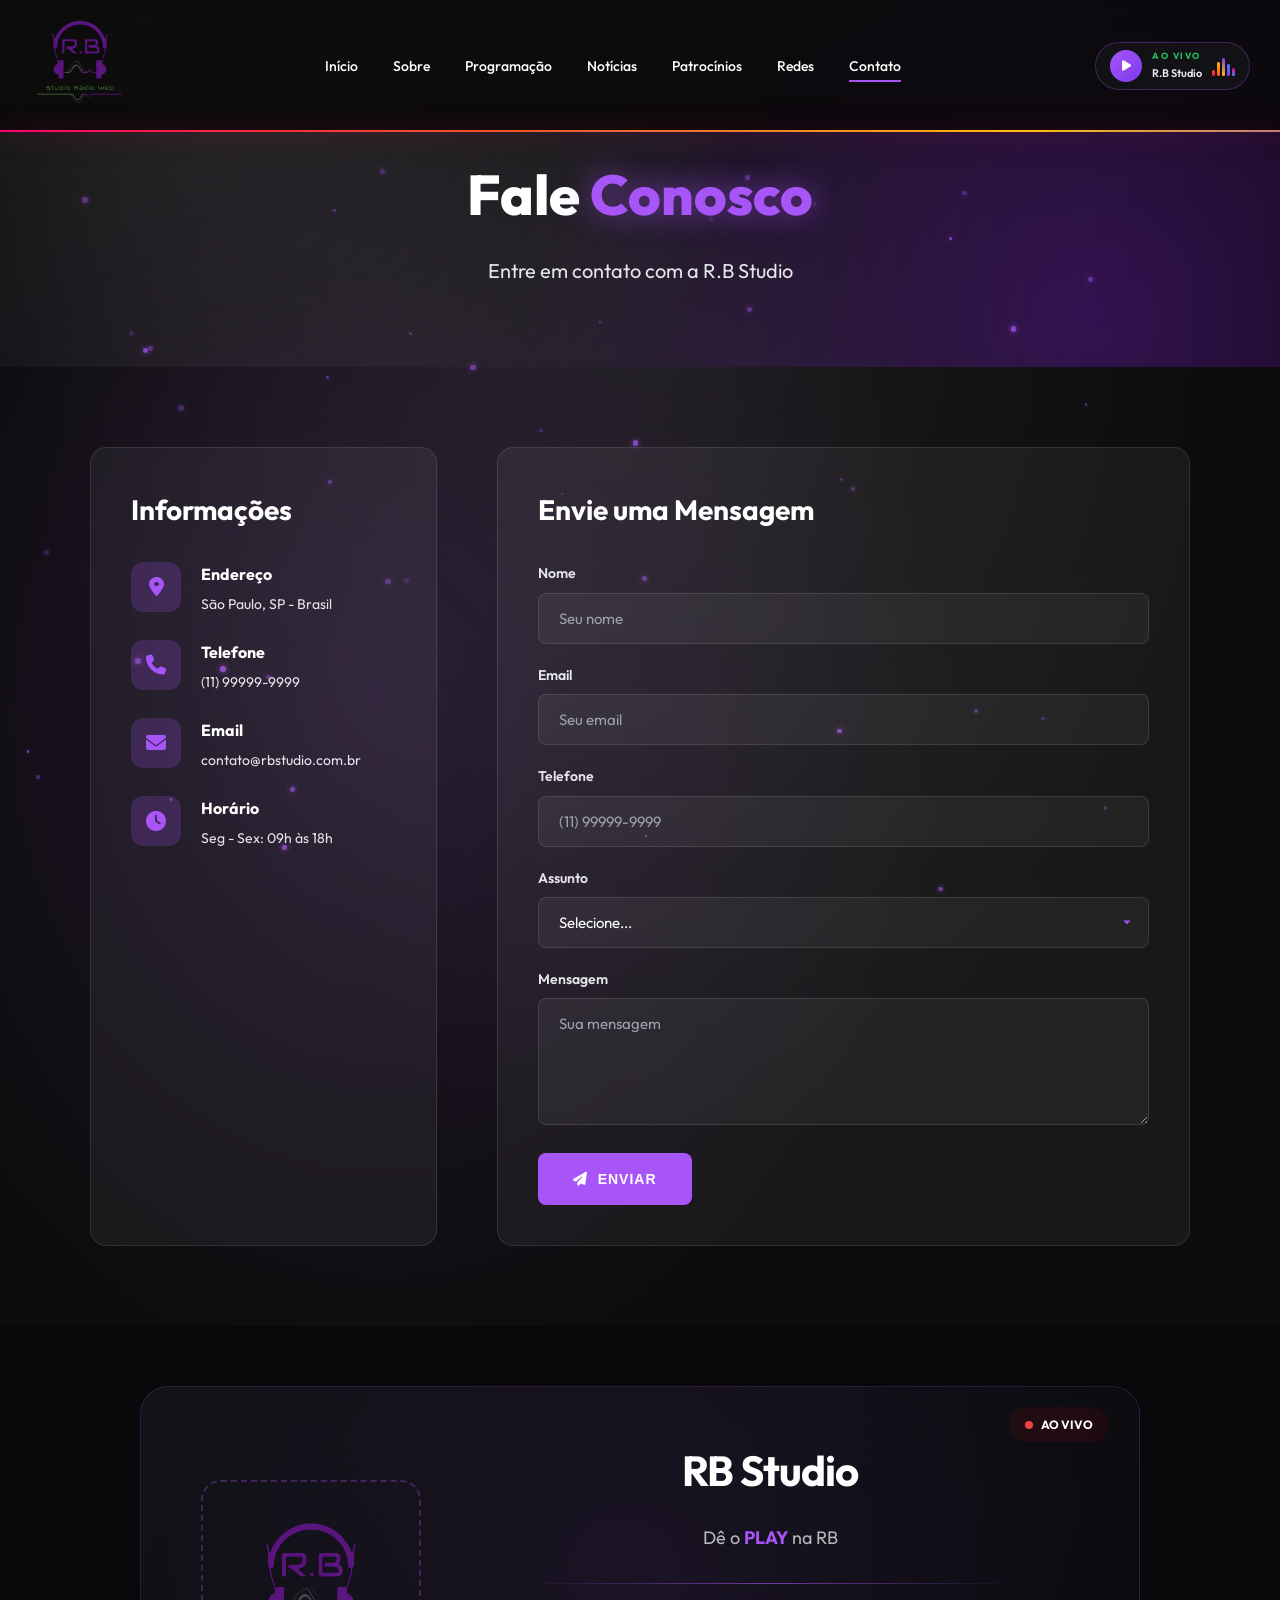
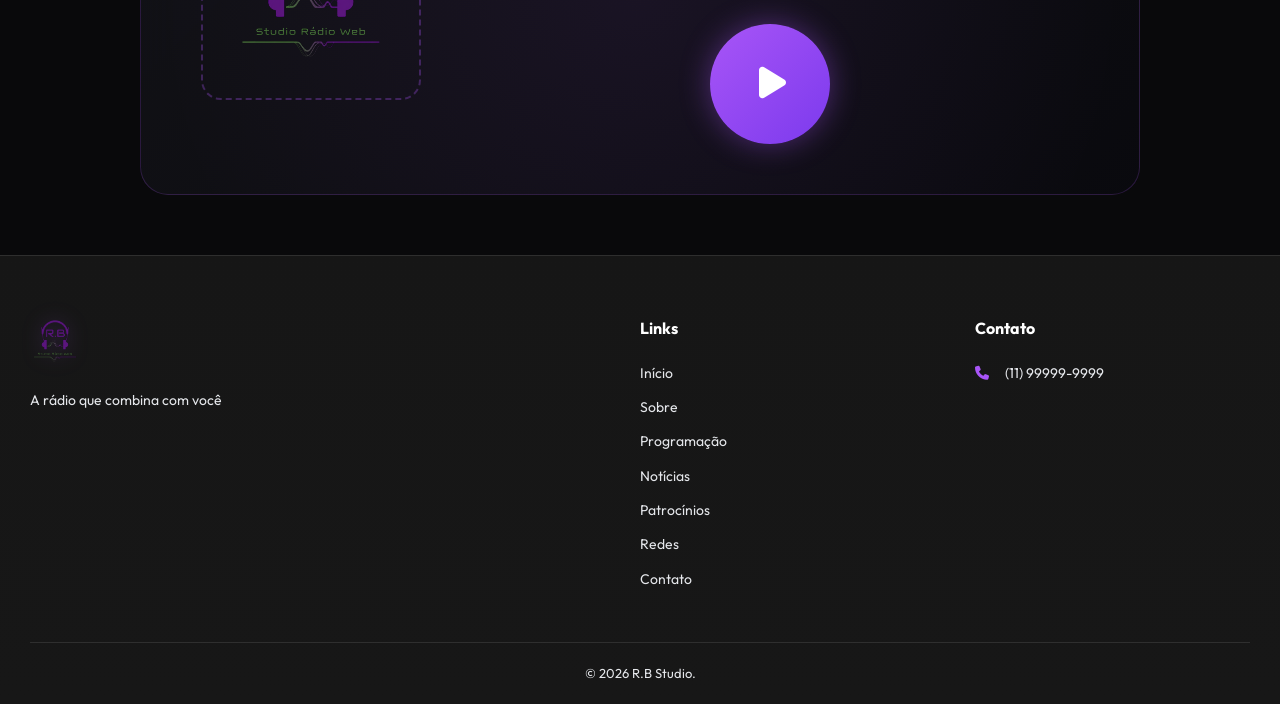
==== commit b9f40984: "feat: redesign premium player with glassmorphism layout - Add new 3-column player layout with glassm" ====
--- a/contato.html
+++ b/contato.html
@@ -6,6 +6,7 @@
     <title>Contato - R.B Studio</title>
     <link rel="stylesheet" href="css/base.css">
     <link rel="stylesheet" href="css/page.css">
+    <link rel="stylesheet" href="css/home.css">
     <link rel="stylesheet" href="css/contato.css">
     <link href="https://fonts.googleapis.com/css2?family=Outfit:wght@300;400;500;600;700;800;900&display=swap" rel="stylesheet">
     <link rel="stylesheet" href="https://cdnjs.cloudflare.com/ajax/libs/font-awesome/6.4.0/css/all.min.css">
@@ -25,17 +26,17 @@
                 <a href="redes.html">Redes</a>
                 <a href="contato.html" class="active">Contato</a>
             </nav>
+            <div class="header-player">
+              <button class="header-play-btn" id="headerPlayBtn"><i class="fas fa-play"></i></button>
+              <div class="header-player-info">
+                <span class="header-player-status">AO VIVO</span>
+                <span class="header-player-track">R.B Studio</span>
+              </div>
+              <div class="header-equalizer">
+                <span></span><span></span><span></span><span></span><span></span>
+              </div>
+            </div>
             <button class="menu-toggle" id="menuToggle"><span></span><span></span><span></span></button>
-        <div class="header-player">
-          <button class="header-play-btn" id="headerPlayBtn"><i class="fas fa-play"></i></button>
-          <div class="header-player-info">
-            <span class="header-player-status">AO VIVO</span>
-            <span class="header-player-track">R.B Studio</span>
-          </div>
-          <div class="header-equalizer">
-            <span></span><span></span><span></span><span></span><span></span>
-          </div>
-        </div>
       </div>
     </header>
 
@@ -129,6 +130,29 @@
         </div>
     </section>
 
+    <!-- Player Premium -->
+    <section class="player-section">
+      <div class="player-card">
+        <div class="player-left">
+          <div class="player-logo-box">
+            <img src="assets/LOGOrbSEMFUNDO.png" alt="R.B Studio" class="player-logo" />
+          </div>
+        </div>
+        <div class="player-center">
+          <h2 class="player-title">RB Studio</h2>
+          <p class="player-subtitle">Dê o <span class="accent">PLAY</span> na RB</p>
+          <div class="player-divider"></div>
+          <button class="play-btn"><i class="fas fa-play"></i></button>
+        </div>
+        <div class="player-right">
+          <div class="player-live-badge"><span class="live-dot"></span> AO VIVO</div>
+        </div>
+        <div class="player-visualizer">
+          <canvas id="playerVisualizer"></canvas>
+        </div>
+      </div>
+    </section>
+
     <footer class="footer">
         <div class="container">
             <div class="footer-grid">
--- a/css/home.css
+++ b/css/home.css
@@ -0,0 +1,1507 @@
+/* ========================================
+   R.B STUDIO - Home CSS
+   ======================================== */
+
+/* ========== BASE STYLES ========== */
+:root {
+  --purple-neon: #a855f7;
+  --purple-dark: #7c3aed;
+  --purple-light: #c084fc;
+  --green-neon: #22c55e;
+  --green-light: #4ade80;
+  --yellow-neon: #facc15;
+  --yellow-light: #fde047;
+  --white: #ffffff;
+  --black: #0a0a0a;
+  --gray-100: #f3f4f6;
+  --gray-200: #e5e7eb;
+  --gray-800: #1f2937;
+  --glow-purple: 0 0 20px rgba(168, 85, 247, 0.5);
+  --glow-green: 0 0 20px rgba(34, 197, 94, 0.5);
+  --glow-yellow: 0 0 20px rgba(250, 204, 21, 0.5);
+  --glass-bg: rgba(255, 255, 255, 0.05);
+  --glass-border: rgba(255, 255, 255, 0.1);
+}
+
+* {
+  margin: 0;
+  padding: 0;
+  box-sizing: border-box;
+}
+
+html {
+  scroll-behavior: smooth;
+}
+
+html {
+  background:
+    radial-gradient(
+      ellipse 100% 80% at 50% 10%,
+      rgba(255, 255, 255, 0.08) 0%,
+      transparent 50%
+    ),
+    radial-gradient(
+      ellipse 90% 60% at 30% 30%,
+      rgba(168, 85, 247, 0.15) 0%,
+      transparent 50%
+    ),
+    linear-gradient(180deg, #0a0a0a 0%, #0f0f0f 100%);
+}
+
+body {
+  font-family: "Outfit", sans-serif;
+  color: var(--white);
+  overflow-x: hidden;
+  line-height: 1.6;
+  min-height: 100vh;
+  background: transparent;
+}
+
+/* ========== CONTAINER ========== */
+.container {
+  max-width: 1400px;
+  margin: 0 auto;
+  padding: 0 30px;
+}
+
+/* ========== HEADER (moved from page.css) ========== */
+.header {
+  position: fixed;
+  top: 0;
+  left: 0;
+  width: 100%;
+  z-index: 1000;
+  padding: 12px 0;
+  background: rgba(10, 10, 10, 0.85);
+  backdrop-filter: blur(20px);
+  border-bottom: none;
+  animation: headerPulse 3s ease-in-out infinite;
+}
+
+@keyframes headerPulse {
+  0%, 100% {
+    box-shadow: inset 0 -1px 0 rgba(255, 255, 255, 0.05);
+  }
+  50% {
+    box-shadow: inset 0 -1px 0 rgba(255, 255, 255, 0.1),
+      inset 0 0 30px rgba(131, 56, 236, 0.05);
+  }
+}
+
+/* Animated gradient border glow */
+.header::before {
+  content: "";
+  position: absolute;
+  bottom: 0;
+  left: 0;
+  width: 100%;
+  height: 2px;
+  background: linear-gradient(
+    90deg,
+    #ff006e,
+    #fb5607,
+    #ffbe0b,
+    #8338ec,
+    #3a86ff,
+    #ff006e
+  );
+  background-size: 200% 100%;
+  animation: borderGradient 4s linear infinite;
+  box-shadow: 0 0 20px rgba(255, 0, 110, 0.5),
+    0 0 40px rgba(251, 88, 7, 0.3),
+    0 0 60px rgba(131, 56, 236, 0.2);
+}
+
+@keyframes borderGradient {
+  0% {
+    background-position: 0% 50%;
+  }
+  100% {
+    background-position: 200% 50%;
+  }
+}
+
+/* Subtle breathing inner glow */
+.header::after {
+  content: "";
+  position: absolute;
+  bottom: 0;
+  left: 50%;
+  transform: translateX(-50%);
+  width: 60%;
+  height: 1px;
+  background: linear-gradient(
+    90deg,
+    transparent,
+    rgba(168, 85, 247, 0.4),
+    transparent
+  );
+  animation: headerGlow 4s ease-in-out infinite;
+  pointer-events: none;
+}
+
+@keyframes headerGlow {
+  0%,
+  100% {
+    opacity: 0.3;
+    width: 50%;
+  }
+  50% {
+    opacity: 0.7;
+    width: 70%;
+  }
+}
+.header .container {
+  display: flex;
+  align-items: center;
+  justify-content: space-between;
+}
+
+.header .logo {
+  order: 1;
+}
+
+.header .main-nav {
+  order: 2;
+}
+
+.header-player {
+  order: 3;
+}
+
+.header .menu-toggle {
+  order: 4;
+}
+
+/* ========== HEADER PLAYER ========== */
+.header-player {
+  display: flex;
+  align-items: center;
+  gap: 10px;
+  background: rgba(20, 20, 25, 0.8);
+  padding: 6px 14px;
+  border-radius: 50px;
+  border: 1px solid rgba(168, 85, 247, 0.3);
+  animation: playerBorderGlow 2s linear infinite;
+}
+
+@keyframes playerBorderGlow {
+  0%, 100% {
+    border-color: rgba(255, 0, 110, 0.6);
+    box-shadow: 0 0 15px rgba(255, 0, 110, 0.4),
+      inset 0 0 20px rgba(255, 0, 110, 0.05);
+  }
+  25% {
+    border-color: rgba(251, 88, 7, 0.6);
+    box-shadow: 0 0 15px rgba(251, 88, 7, 0.4),
+      inset 0 0 20px rgba(251, 88, 7, 0.05);
+  }
+  50% {
+    border-color: rgba(131, 56, 236, 0.6);
+    box-shadow: 0 0 15px rgba(131, 56, 236, 0.4),
+      inset 0 0 20px rgba(131, 56, 236, 0.05);
+  }
+  75% {
+    border-color: rgba(58, 134, 255, 0.6);
+    box-shadow: 0 0 15px rgba(58, 134, 255, 0.4),
+      inset 0 0 20px rgba(58, 134, 255, 0.05);
+  }
+}
+
+.header-play-btn {
+  width: 32px;
+  height: 32px;
+  border-radius: 50%;
+  background: linear-gradient(135deg, #a855f7, #7c3aed);
+  border: none;
+  color: #fff;
+  font-size: 12px;
+  cursor: pointer;
+  display: flex;
+  align-items: center;
+  justify-content: center;
+  transition: background 0.2s;
+}
+
+.header-play-btn:hover {
+  background: linear-gradient(135deg, #c084fc, #a855f7);
+}
+
+.header-play-btn .fa-pause {
+  font-size: 11px;
+}
+
+.header-player-info {
+  display: flex;
+  flex-direction: column;
+  gap: 2px;
+}
+
+.header-player-status {
+  font-size: 9px;
+  font-weight: 700;
+  color: #22c55e;
+  letter-spacing: 1.5px;
+}
+
+.header-player-track {
+  font-size: 11px;
+  font-weight: 600;
+  color: #fff;
+  opacity: 0.9;
+}
+
+.header-equalizer {
+  display: flex;
+  align-items: flex-end;
+  gap: 2px;
+  height: 20px;
+}
+
+.header-equalizer span {
+  width: 3px;
+  border-radius: 2px;
+  background: linear-gradient(to top, #ff006e, #fb5607, #ffbe0b);
+  animation: eq 0.4s infinite ease-in-out alternate;
+}
+
+.header-equalizer span:nth-child(1) {
+  animation-delay: 0s;
+  height: 6px;
+  background: linear-gradient(to top, #ff006e, #fb5607);
+}
+.header-equalizer span:nth-child(2) {
+  animation-delay: 0.1s;
+  height: 14px;
+  background: linear-gradient(to top, #fb5607, #ffbe0b);
+}
+.header-equalizer span:nth-child(3) {
+  animation-delay: 0.2s;
+  height: 18px;
+  background: linear-gradient(to top, #ffbe0b, #8338ec);
+}
+.header-equalizer span:nth-child(4) {
+  animation-delay: 0.1s;
+  height: 12px;
+  background: linear-gradient(to top, #8338ec, #3a86ff);
+}
+.header-equalizer span:nth-child(5) {
+  animation-delay: 0.05s;
+  height: 8px;
+  background: linear-gradient(to top, #3a86ff, #ff006e);
+}
+
+@keyframes eq {
+  0% {
+    height: 4px;
+    opacity: 0.7;
+  }
+  100% {
+    height: 18px;
+    opacity: 1;
+  }
+}
+.logo img {
+  height: 100px !important;
+}
+.main-nav {
+  display: flex;
+  gap: 35px;
+}
+.main-nav a {
+  color: #fff;
+  text-decoration: none;
+  font-size: 14px;
+  font-weight: 500;
+  position: relative;
+  transition: color 0.3s;
+}
+.main-nav a::after {
+  content: "";
+  position: absolute;
+  bottom: -5px;
+  left: 0;
+  width: 0;
+  height: 2px;
+  background: #a855f7;
+  transition: width 0.3s;
+}
+.main-nav a:hover::after,
+.main-nav a.active::after {
+  width: 100%;
+}
+.menu-toggle {
+  display: none;
+  flex-direction: column;
+  gap: 5px;
+  background: none;
+  border: none;
+  cursor: pointer;
+}
+.menu-toggle span {
+  width: 25px;
+  height: 2px;
+  background: #fff;
+  transition: all 0.3s;
+}
+.menu-toggle.active span:nth-child(1) {
+  transform: rotate(45deg) translate(5px, 5px);
+}
+.menu-toggle.active span:nth-child(2) {
+  opacity: 0;
+}
+.menu-toggle.active span:nth-child(3) {
+  transform: rotate(-45deg) translate(5px, -5px);
+}
+
+@media (max-width: 768px) {
+  .menu-toggle {
+    display: flex;
+    position: fixed;
+    top: 18px;
+    right: 20px;
+    z-index: 1001;
+    padding: 10px;
+  }
+  .main-nav {
+    position: fixed;
+    top: 0;
+    left: 0;
+    width: 100%;
+    height: 100vh;
+    background: rgba(10, 10, 10, 0.98);
+    backdrop-filter: blur(20px);
+    -webkit-backdrop-filter: blur(20px);
+    flex-direction: column;
+    justify-content: center;
+    padding: 60px 20px 20px;
+    gap: 0;
+    text-align: center;
+    transform: translateY(-100%);
+    opacity: 0;
+    visibility: hidden;
+    transition: all 0.35s cubic-bezier(0.4, 0, 0.2, 1);
+    z-index: 999;
+  }
+  .main-nav.active {
+    transform: translateY(0);
+    opacity: 1;
+    visibility: visible;
+  }
+  .main-nav a {
+    font-size: 24px;
+    padding: 16px 0;
+    border-bottom: 1px solid rgba(255, 255, 255, 0.05);
+  }
+  .logo img {
+    height: 70px !important;
+  }
+  .header-player {
+    display: none;
+  }
+}
+
+@media (max-width: 480px) {
+  .logo img {
+    height: 55px !important;
+  }
+}
+
+/* ========== BUTTONS ========== */
+.btn-primary {
+  display: inline-flex;
+  align-items: center;
+  gap: 10px;
+  padding: 18px 35px;
+  background: var(--purple-neon);
+  color: var(--white);
+  font-size: 14px;
+  font-weight: 700;
+  text-transform: uppercase;
+  letter-spacing: 1px;
+  border: none;
+  border-radius: 8px;
+  cursor: pointer;
+  text-decoration: none;
+  transition: all 0.3s ease;
+}
+
+.btn-primary:hover {
+  transform: translateY(-3px);
+  box-shadow: var(--glow-purple);
+}
+
+.btn-secondary {
+  display: inline-flex;
+  align-items: center;
+  gap: 10px;
+  padding: 15px 30px;
+  background: transparent;
+  border: 2px solid var(--purple-neon);
+  color: var(--purple-neon);
+  font-size: 14px;
+  font-weight: 600;
+  border-radius: 8px;
+  cursor: pointer;
+  text-decoration: none;
+  transition: all 0.3s ease;
+}
+
+.btn-secondary:hover {
+  background: var(--purple-neon);
+  color: var(--white);
+  box-shadow: 0 0 20px rgba(168, 85, 247, 0.4);
+}
+
+.btn-secondary i {
+  font-size: 12px;
+}
+
+/* ========== BACK TO TOP ========== */
+.back-to-top {
+  position: fixed;
+  bottom: 30px;
+  right: 30px;
+  width: 45px;
+  height: 45px;
+  background: linear-gradient(135deg, #a855f7, #7c3aed);
+  color: #fff;
+  border: none;
+  border-radius: 50%;
+  font-size: 16px;
+  cursor: pointer;
+  display: flex;
+  align-items: center;
+  justify-content: center;
+  opacity: 0;
+  visibility: hidden;
+  transition: all 0.3s;
+  z-index: 999;
+}
+
+.back-to-top.visible {
+  opacity: 1;
+  visibility: visible;
+}
+
+.back-to-top:hover {
+  transform: translateY(-3px);
+  box-shadow: 0 0 20px rgba(168, 85, 247, 0.6);
+}
+
+/* ========== SPLASH SCREEN ========== */
+.splash-screen {
+  position: fixed;
+  inset: 0;
+  background: #0a0a0a;
+  display: flex;
+  flex-direction: column;
+  align-items: center;
+  justify-content: center;
+  text-align: center;
+  z-index: 9999;
+  transition: opacity 0.5s;
+}
+
+.splash-screen.hidden {
+  opacity: 0;
+  pointer-events: none;
+}
+.splash-logo {
+  width: 160px;
+  margin-bottom: 30px;
+  filter: drop-shadow(0 0 20px rgba(168, 85, 247, 0.6));
+}
+.splash-text {
+  font-size: 14px;
+  color: #fff;
+  letter-spacing: 2px;
+  margin-bottom: 20px;
+  opacity: 0.8;
+}
+.splash-progress {
+  width: 180px;
+  height: 3px;
+  background: rgba(255, 255, 255, 0.1);
+  border-radius: 3px;
+  overflow: hidden;
+}
+.splash-bar {
+  height: 100%;
+  background: #a855f7;
+  width: 0%;
+  box-shadow: 0 0 10px #a855f7;
+  transition: width 0.2s;
+}
+
+/* ========== SCROLL PROGRESS ========== */
+.scroll-progress {
+  position: fixed;
+  top: 0;
+  left: 0;
+  width: 100%;
+  height: 3px;
+  background: transparent;
+  z-index: 1000;
+}
+.scroll-bar {
+  height: 100%;
+  background: linear-gradient(90deg, #a855f7, #c084fc);
+  width: 0%;
+  box-shadow: 0 0 10px #a855f7;
+  transition: width 0.1s;
+}
+
+/* ========== HERO LOGO CENTER */
+.hero-logo-center {
+  position: relative;
+  display: flex;
+  justify-content: center;
+  align-items: center;
+}
+
+.hero-logo-center img {
+  width: 100%;
+  max-width: 500px;
+  border-radius: 40%;
+  height: auto;
+  filter: drop-shadow(0 0 40px rgba(168, 85, 247, 0.5));
+  animation: logoFloat 2s ease-in-out infinite;
+}
+
+@keyframes logoFloat {
+  0%,
+  100% {
+    transform: translateY(0);
+  }
+  50% {
+    transform: translateY(-15px);
+  }
+}
+
+@media (max-width: 768px) {
+  .hero-logo-center img {
+    max-width: 450px;
+  }
+}
+
+/* Nav and menu styles moved to page.css */
+
+/* ========== HERO ========== */
+
+.hero-image {
+  position: relative;
+  display: flex;
+  justify-content: center;
+  align-items: center;
+}
+
+.hero-image::before {
+  content: "";
+  position: absolute;
+  width: 420px;
+  height: 420px;
+  border-radius: 50%;
+  border: 2px solid rgba(168, 85, 247, 0.3);
+  animation: pulseWave 0.5s infinite;
+}
+
+.hero-image::after {
+  content: "";
+  position: absolute;
+  width: 520px;
+  height: 520px;
+  border-radius: 50%;
+  border: 2px solid rgba(168, 85, 247, 0.15);
+  animation: pulseWave 1s infinite 0.8s;
+}
+
+/* Mobile: reduce pseudo-element sizes to prevent overflow */
+@media (max-width: 576px) {
+  .hero-image::before {
+    width: 280px;
+    height: 280px;
+  }
+  .hero-image::after {
+    width: 340px;
+    height: 340px;
+  }
+}
+
+@keyframes pulseWave {
+  0% {
+    transform: scale(0.8);
+    opacity: 0.8;
+  }
+
+  100% {
+    transform: scale(1.2);
+    opacity: 0;
+  }
+}
+
+.image-container {
+  width: 380px;
+  height: 380px;
+  border-radius: 50%;
+  overflow: hidden;
+  position: relative;
+  z-index: 1;
+}
+
+/* Mobile: reduce image container size to prevent overflow */
+@media (max-width: 576px) {
+  .image-container {
+    width: 280px;
+    height: 280px;
+  }
+}
+
+.image-container img {
+  width: 100%;
+  height: 100%;
+  object-fit: cover;
+  display: block;
+}
+
+.hero-section {
+  min-height: 100vh;
+  display: flex;
+  align-items: center;
+  padding-top: 100px;
+}
+
+.hero-content {
+  display: grid;
+  grid-template-columns: 1fr 1fr;
+  gap: 60px;
+  align-items: center;
+}
+
+.hero-title {
+  font-size: 80px;
+  font-weight: 800;
+  line-height: 1;
+  margin-bottom: 20px;
+}
+.title-main {
+  color: #a855f7;
+  text-shadow: 0 0 30px rgba(168, 85, 247, 0.6);
+  display: block;
+}
+.title-sub {
+  color: #fff;
+  display: block;
+  font-size: 60px;
+}
+
+.hero-desc {
+  font-size: 18px;
+  color: #e5e7eb;
+  margin-bottom: 30px;
+  max-width: 450px;
+}
+
+.hero-btns {
+  display: flex;
+  gap: 15px;
+}
+
+@media (max-width: 1024px) {
+  .hero-content {
+    grid-template-columns: 1fr;
+    text-align: center;
+  }
+  .hero-title {
+    font-size: 56px;
+  }
+  .title-sub {
+    font-size: 42px;
+  }
+  .hero-desc {
+    margin: 0 auto 30px;
+  }
+  .hero-btns {
+    justify-content: center;
+  }
+}
+
+@media (max-width: 768px) {
+  .hero-title {
+    font-size: 42px;
+  }
+  .title-sub {
+    font-size: 32px;
+  }
+  .hero-btns {
+    flex-direction: column;
+    gap: 12px;
+  }
+  .hero-btns .btn-primary,
+  .hero-btns .btn-secondary {
+    width: 100%;
+    padding: 14px 24px;
+    font-size: 15px;
+  }
+}
+
+/* ========== PLAYER PREMIUM ========== */
+.player-section {
+  padding: 60px 0;
+  background: #09090b;
+}
+
+.player-card {
+  position: relative;
+  display: grid;
+  grid-template-columns: 220px 1fr;
+  gap: 40px;
+  align-items: center;
+  max-width: 1000px;
+  margin: 0 auto;
+  padding: 50px 60px;
+  background: linear-gradient(135deg, rgba(20, 20, 25, 0.9) 0%, rgba(10, 10, 15, 0.95) 100%);
+  border-radius: 28px;
+  border: 1px solid rgba(168, 85, 247, 0.2);
+  backdrop-filter: blur(20px);
+  overflow: hidden;
+}
+
+/* Brilho radial atrás */
+.player-card::before {
+  content: "";
+  position: absolute;
+  top: 50%;
+  left: 50%;
+  transform: translate(-50%, -50%);
+  width: 150%;
+  height: 150%;
+  background: radial-gradient(circle, rgba(168, 85, 247, 0.08) 0%, transparent 60%);
+  pointer-events: none;
+}
+
+/* Coluna Esquerda - Logo */
+.player-left {
+  position: relative;
+  z-index: 1;
+}
+
+.player-logo-box {
+  width: 220px;
+  height: 220px;
+  display: flex;
+  align-items: center;
+  justify-content: center;
+  border: 2px dashed rgba(168, 85, 247, 0.3);
+  border-radius: 20px;
+  background: transparent;
+  transition: all 0.3s ease;
+}
+
+.player-logo-box:hover {
+  border-color: rgba(168, 85, 247, 0.6);
+  box-shadow: 0 0 30px rgba(168, 85, 247, 0.15);
+}
+
+.player-logo {
+  width: 75%;
+  height: auto;
+  object-fit: contain;
+}
+
+/* Coluna Centro */
+.player-center {
+  position: relative;
+  z-index: 1;
+  display: flex;
+  flex-direction: column;
+  align-items: center;
+  gap: 20px;
+}
+
+.player-title {
+  font-family: "Outfit", sans-serif;
+  font-size: 42px;
+  font-weight: 700;
+  color: #fff;
+  margin: 0;
+  text-align: center;
+  letter-spacing: -1px;
+}
+
+.player-subtitle {
+  font-size: 18px;
+  color: rgba(255, 255, 255, 0.7);
+  margin: 0;
+  text-align: center;
+}
+
+.player-subtitle .accent {
+  color: #a855f7;
+  font-weight: 700;
+}
+
+.player-divider {
+  width: 80%;
+  height: 1px;
+  background: linear-gradient(90deg, transparent, rgba(168, 85, 247, 0.6), transparent);
+  margin: 10px 0 20px;
+}
+
+/* Botão Play Grande */
+.player-center .play-btn {
+  width: 120px;
+  height: 120px;
+  border-radius: 50%;
+  border: none;
+  background: linear-gradient(135deg, #a855f7 0%, #7c3aed 100%);
+  color: #fff;
+  font-size: 36px;
+  cursor: pointer;
+  transition: all 0.2s ease;
+  box-shadow: 0 0 30px rgba(168, 85, 247, 0.4);
+}
+
+.player-center .play-btn:hover {
+  transform: scale(1.05);
+  box-shadow: 0 0 40px rgba(168, 85, 247, 0.6);
+}
+
+.player-center .play-btn:active {
+  transform: scale(0.95);
+}
+
+.player-center .play-btn i {
+  margin-left: 4px;
+}
+
+/* Coluna Direita - Badge AO VIVO */
+.player-right {
+  position: absolute;
+  top: 20px;
+  right: 30px;
+  z-index: 2;
+}
+
+.player-live-badge {
+  display: flex;
+  align-items: center;
+  gap: 8px;
+  padding: 8px 16px;
+  background: rgba(255, 0, 0, 0.08);
+  border-radius: 50px;
+  font-size: 12px;
+  font-weight: 700;
+  color: #fff;
+}
+
+.player-live-badge .live-dot {
+  width: 8px;
+  height: 8px;
+  background: #ef4444;
+  border-radius: 50%;
+  animation: livePulse 1.5s ease-in-out infinite;
+}
+
+@keyframes livePulse {
+  0%, 100% {
+    opacity: 1;
+    box-shadow: 0 0 0 0 rgba(239, 68, 68, 0.7);
+  }
+  50% {
+    opacity: 0.7;
+    box-shadow: 0 0 0 8px rgba(239, 68, 68, 0);
+  }
+}
+
+/* Visualizer - Full Width */
+.player-visualizer {
+  position: absolute;
+  bottom: 0;
+  left: 0;
+  right: 0;
+  height: 60px;
+  display: flex;
+  align-items: flex-end;
+  justify-content: center;
+  gap: 3px;
+  padding: 0 40px;
+  z-index: 1;
+}
+
+.player-visualizer canvas {
+  width: 100%;
+  height: 100%;
+  background: transparent !important;
+}
+
+/* ========== RESPONSIVIDADE ========== */
+@media (max-width: 992px) {
+  .player-card {
+    grid-template-columns: 180px 1fr;
+    gap: 30px;
+    padding: 40px;
+  }
+  .player-logo-box {
+    width: 180px;
+    height: 180px;
+  }
+  .player-title {
+    font-size: 32px;
+  }
+  .player-center .play-btn {
+    width: 100px;
+    height: 100px;
+    font-size: 28px;
+  }
+}
+
+@media (max-width: 768px) {
+  .player-section {
+    padding: 40px 0;
+  }
+  .player-card {
+    position: fixed;
+    bottom: 0;
+    left: 0;
+    right: 0;
+    z-index: 100;
+    display: flex;
+    flex-direction: column;
+    gap: 15px;
+    padding: 20px 20px 25px;
+    border-radius: 20px 20px 0 0;
+    max-width: 100%;
+    transform: translateY(0);
+  }
+  .player-card::before {
+    display: none;
+  }
+  .player-left {
+    display: none;
+  }
+  .player-right {
+    position: absolute;
+    top: 10px;
+    right: 15px;
+  }
+  .player-live-badge {
+    padding: 4px 10px;
+    font-size: 10px;
+  }
+  .player-live-badge .live-dot {
+    width: 6px;
+    height: 6px;
+  }
+  .player-center {
+    gap: 10px;
+  }
+  .player-title {
+    font-size: 22px;
+    margin: 0;
+  }
+  .player-subtitle {
+    font-size: 13px;
+  }
+  .player-divider {
+    width: 60%;
+    margin: 5px 0 10px;
+  }
+  .player-center .play-btn {
+    width: 70px;
+    height: 70px;
+    font-size: 20px;
+  }
+  .player-visualizer {
+    position: relative;
+    height: 35px;
+    padding: 0 10px;
+    order: 5;
+  }
+  /* Footer acima do player */
+  .footer {
+    padding-bottom: 70px;
+  }
+}
+
+/* ========================================
+   AUDIO VISUALIZER PREMIUM
+   ======================================== */
+.audio-visualizer {
+  position: relative;
+  width: 180px;
+  height: 50px;
+  display: flex;
+  align-items: flex-end;
+  justify-content: center;
+  gap: 2px;
+}
+
+.audio-visualizer canvas {
+  width: 100%;
+  height: 100%;
+  background: transparent !important;
+}
+
+/* Overlay points luminosos */
+.audio-visualizer::before {
+  content: "";
+  position: absolute;
+  inset: 0;
+  background:
+    radial-gradient(
+      circle at 20% 50%,
+      rgba(57, 255, 20, 0.15) 0%,
+      transparent 30%
+    ),
+    radial-gradient(
+      circle at 50% 30%,
+      rgba(255, 212, 0, 0.1) 0%,
+      transparent 25%
+    ),
+    radial-gradient(
+      circle at 80% 60%,
+      rgba(168, 85, 247, 0.12) 0%,
+      transparent 30%
+    );
+  pointer-events: none;
+  z-index: 1;
+}
+
+/* Efeito de brilho geral */
+.audio-visualizer::after {
+  content: "";
+  position: absolute;
+  inset: -10px;
+  background: radial-gradient(
+    ellipse at center,
+    rgba(168, 85, 247, 0.08) 0%,
+    transparent 70%
+  );
+  pointer-events: none;
+  filter: blur(8px);
+}
+
+/* Responsivo */
+@media (max-width: 576px) {
+  .audio-visualizer {
+    width: 100%;
+    height: 45px;
+  }
+}
+
+/* ========== HIGHLIGHTS ========== */
+.highlights {
+  padding: 80px 0;
+}
+
+.highlights-grid {
+  display: grid;
+  grid-template-columns: repeat(4, 1fr);
+  gap: 25px;
+}
+
+.highlight-card {
+  background: rgba(255, 255, 255, 0.05);
+  border: 1px solid rgba(255, 255, 255, 0.1);
+  border-radius: 16px;
+  padding: 40px 30px;
+  text-align: center;
+  text-decoration: none;
+  color: #fff;
+  transition: all 0.3s;
+  backdrop-filter: blur(10px);
+}
+.highlight-card:hover {
+  transform: translateY(-8px);
+  border-color: #a855f7;
+  box-shadow: 0 0 30px rgba(168, 85, 247, 0.3);
+}
+.card-icon {
+  font-size: 36px;
+  color: #a855f7;
+  margin-bottom: 20px;
+}
+.highlight-card h3 {
+  font-size: 20px;
+  margin-bottom: 10px;
+}
+.highlight-card p {
+  font-size: 14px;
+  color: #e5e7eb;
+}
+
+@media (max-width: 1024px) {
+  .highlights-grid {
+    grid-template-columns: repeat(2, 1fr);
+  }
+}
+@media (max-width: 480px) {
+  .highlights-grid {
+    grid-template-columns: 1fr;
+  }
+}
+
+/* ========== NEWS PREVIEW ========== */
+.news-preview {
+  padding: 80px 0;
+  background: rgba(255, 255, 255, 0.02);
+}
+
+.news-preview .section-header {
+  display: flex;
+  justify-content: space-between;
+  align-items: center;
+  margin-bottom: 50px;
+}
+
+.view-all {
+  color: #a855f7;
+  text-decoration: none;
+  font-size: 14px;
+  font-weight: 600;
+}
+.view-all i {
+  margin-left: 8px;
+  transition: transform 0.3s;
+}
+.view-all:hover i {
+  transform: translateX(5px);
+}
+
+.news-grid {
+  display: grid;
+  grid-template-columns: repeat(3, 1fr);
+  gap: 30px;
+}
+
+.news-card {
+  background: rgba(255, 255, 255, 0.05);
+  border: 1px solid rgba(255, 255, 255, 0.1);
+  border-radius: 16px;
+  overflow: hidden;
+  transition: all 0.3s;
+}
+.news-card:hover {
+  transform: translateY(-8px);
+  box-shadow: 0 0 30px rgba(168, 85, 247, 0.3);
+}
+
+.news-img {
+  position: relative;
+  height: 200px;
+  overflow: hidden;
+}
+.news-img img {
+  width: 100%;
+  height: 100%;
+  object-fit: cover;
+  transition: transform 0.5s;
+}
+.news-card:hover .news-img img {
+  transform: scale(1.1);
+}
+.news-badge {
+  position: absolute;
+  top: 15px;
+  left: 15px;
+  padding: 5px 12px;
+  background: #a855f7;
+  border-radius: 20px;
+  font-size: 11px;
+  font-weight: 700;
+  text-transform: uppercase;
+}
+
+.news-content {
+  padding: 20px;
+}
+.news-date {
+  font-size: 12px;
+  color: #e5e7eb;
+}
+.news-content h3 {
+  font-size: 18px;
+  margin: 8px 0;
+}
+.news-content p {
+  font-size: 14px;
+  color: #e5e7eb;
+  margin-bottom: 15px;
+}
+.news-link {
+  color: #a855f7;
+  text-decoration: none;
+  font-size: 13px;
+  font-weight: 600;
+}
+.news-link i {
+  margin-left: 8px;
+  transition: transform 0.3s;
+}
+.news-card:hover .news-link i {
+  transform: translateX(5px);
+}
+
+/* Empty State */
+.news-empty {
+  grid-column: 1 / -1;
+  display: flex;
+  flex-direction: column;
+  align-items: center;
+  justify-content: center;
+  padding: 80px 20px;
+  text-align: center;
+}
+
+.news-empty i {
+  font-size: 64px;
+  color: #a855f7;
+  margin-bottom: 24px;
+  opacity: 0.6;
+}
+
+.news-empty p {
+  font-size: 20px;
+  color: #e5e7eb;
+  margin-bottom: 8px;
+}
+
+.news-empty span {
+  font-size: 14px;
+  color: #9ca3af;
+}
+
+@media (max-width: 1024px) {
+  .news-grid {
+    grid-template-columns: 1fr;
+  }
+}
+
+/* ========== APP SECTION ========== */
+.app-section {
+  padding: 80px 0;
+}
+
+.app-box {
+  display: flex;
+  align-items: center;
+  justify-content: space-between;
+  background: linear-gradient(
+    135deg,
+    rgba(168, 85, 247, 0.2),
+    rgba(124, 58, 237, 0.1)
+  );
+  border: 1px solid rgba(168, 85, 247, 0.3);
+  border-radius: 20px;
+  padding: 60px;
+}
+
+.app-content h2 {
+  font-size: 42px;
+  margin-bottom: 15px;
+}
+.app-content p {
+  font-size: 18px;
+  color: #e5e7eb;
+  margin-bottom: 30px;
+}
+
+.app-buttons {
+  display: flex;
+  gap: 15px;
+}
+.app-buttons button {
+  display: flex;
+  align-items: center;
+  gap: 10px;
+  padding: 15px 25px;
+  background: #fff;
+  color: #000;
+  border: none;
+  border-radius: 8px;
+  font-size: 14px;
+  font-weight: 600;
+  cursor: pointer;
+  transition: all 0.3s;
+}
+.app-buttons button:hover {
+  transform: translateY(-3px);
+  box-shadow: 0 10px 30px rgba(0, 0, 0, 0.3);
+}
+
+.app-image img {
+  width: 250px;
+  border-radius: 20px;
+}
+
+@media (max-width: 768px) {
+  .app-box {
+    flex-direction: column;
+    text-align: center;
+    gap: 40px;
+  }
+  .app-buttons {
+    justify-content: center;
+  }
+}
+
+/* ========== PUBLICIDADE ========== */
+.pub-section {
+  padding: 80px 0;
+}
+
+.pub-box {
+  display: flex;
+  align-items: center;
+  gap: 40px;
+  background: rgba(255, 255, 255, 0.05);
+  border: 1px solid rgba(255, 255, 255, 0.1);
+  border-radius: 16px;
+  padding: 50px;
+}
+
+.pub-icon {
+  font-size: 60px;
+  color: #a855f7;
+}
+.pub-content {
+  flex: 1;
+}
+.pub-content h2 {
+  font-size: 36px;
+  margin-bottom: 10px;
+}
+.pub-content p {
+  font-size: 16px;
+  color: #e5e7eb;
+}
+
+@media (max-width: 768px) {
+  .pub-box {
+    flex-direction: column;
+    text-align: center;
+  }
+}
+
+/* ========== FOOTER ========== */
+.footer {
+  padding: 60px 0 20px;
+  background: rgba(255, 255, 255, 0.03);
+  border-top: 1px solid rgba(255, 255, 255, 0.1);
+}
+
+.footer-grid {
+  display: grid;
+  grid-template-columns: 2fr 1fr 1fr;
+  gap: 60px;
+  margin-bottom: 40px;
+}
+
+.footer-brand img {
+  height: 50px;
+  margin-bottom: 15px;
+}
+.footer-brand p {
+  color: #e5e7eb;
+  font-size: 14px;
+  margin-bottom: 20px;
+}
+
+.footer-social {
+  display: flex;
+  gap: 15px;
+}
+.footer-social a {
+  width: 40px;
+  height: 40px;
+  display: flex;
+  align-items: center;
+  justify-content: center;
+  background: rgba(255, 255, 255, 0.1);
+  border-radius: 50%;
+  color: #fff;
+  text-decoration: none;
+  transition: all 0.3s;
+}
+.footer-social a:hover {
+  background: #a855f7;
+  transform: translateY(-3px);
+}
+
+.footer-links h4,
+.footer-contact h4 {
+  margin-bottom: 20px;
+}
+.footer-links a {
+  display: block;
+  color: #e5e7eb;
+  text-decoration: none;
+  margin-bottom: 12px;
+  transition: color 0.3s;
+}
+.footer-links a:hover {
+  color: #a855f7;
+}
+
+.footer-contact p {
+  display: flex;
+  align-items: center;
+  gap: 10px;
+  color: #e5e7eb;
+  margin-bottom: 12px;
+  font-size: 14px;
+}
+.footer-contact i {
+  color: #a855f7;
+  width: 20px;
+}
+
+.footer-bottom {
+  text-align: center;
+  padding-top: 20px;
+  border-top: 1px solid rgba(255, 255, 255, 0.1);
+}
+.footer-bottom p {
+  font-size: 13px;
+  color: #e5e7eb;
+}
+
+@media (max-width: 768px) {
+  .footer-grid {
+    grid-template-columns: 1fr;
+    text-align: center;
+  }
+  .footer-social {
+    justify-content: center;
+  }
+  .footer-contact p {
+    justify-content: center;
+  }
+}
+
+/* ========== VISUALIZER SECTION ========== */
+.visualizer-section {
+  padding: 40px 0;
+  background: transparent;
+}
+
+.visualizer-box {
+  width: 100%;
+  height: 80px;
+  display: flex;
+  align-items: center;
+  justify-content: center;
+}
+
+.visualizer-box canvas {
+  width: 100%;
+  height: 100%;
+  background: transparent !important;
+}
+
+@media (max-width: 576px) {
+  .visualizer-box {
+    height: 60px;
+  }
+}
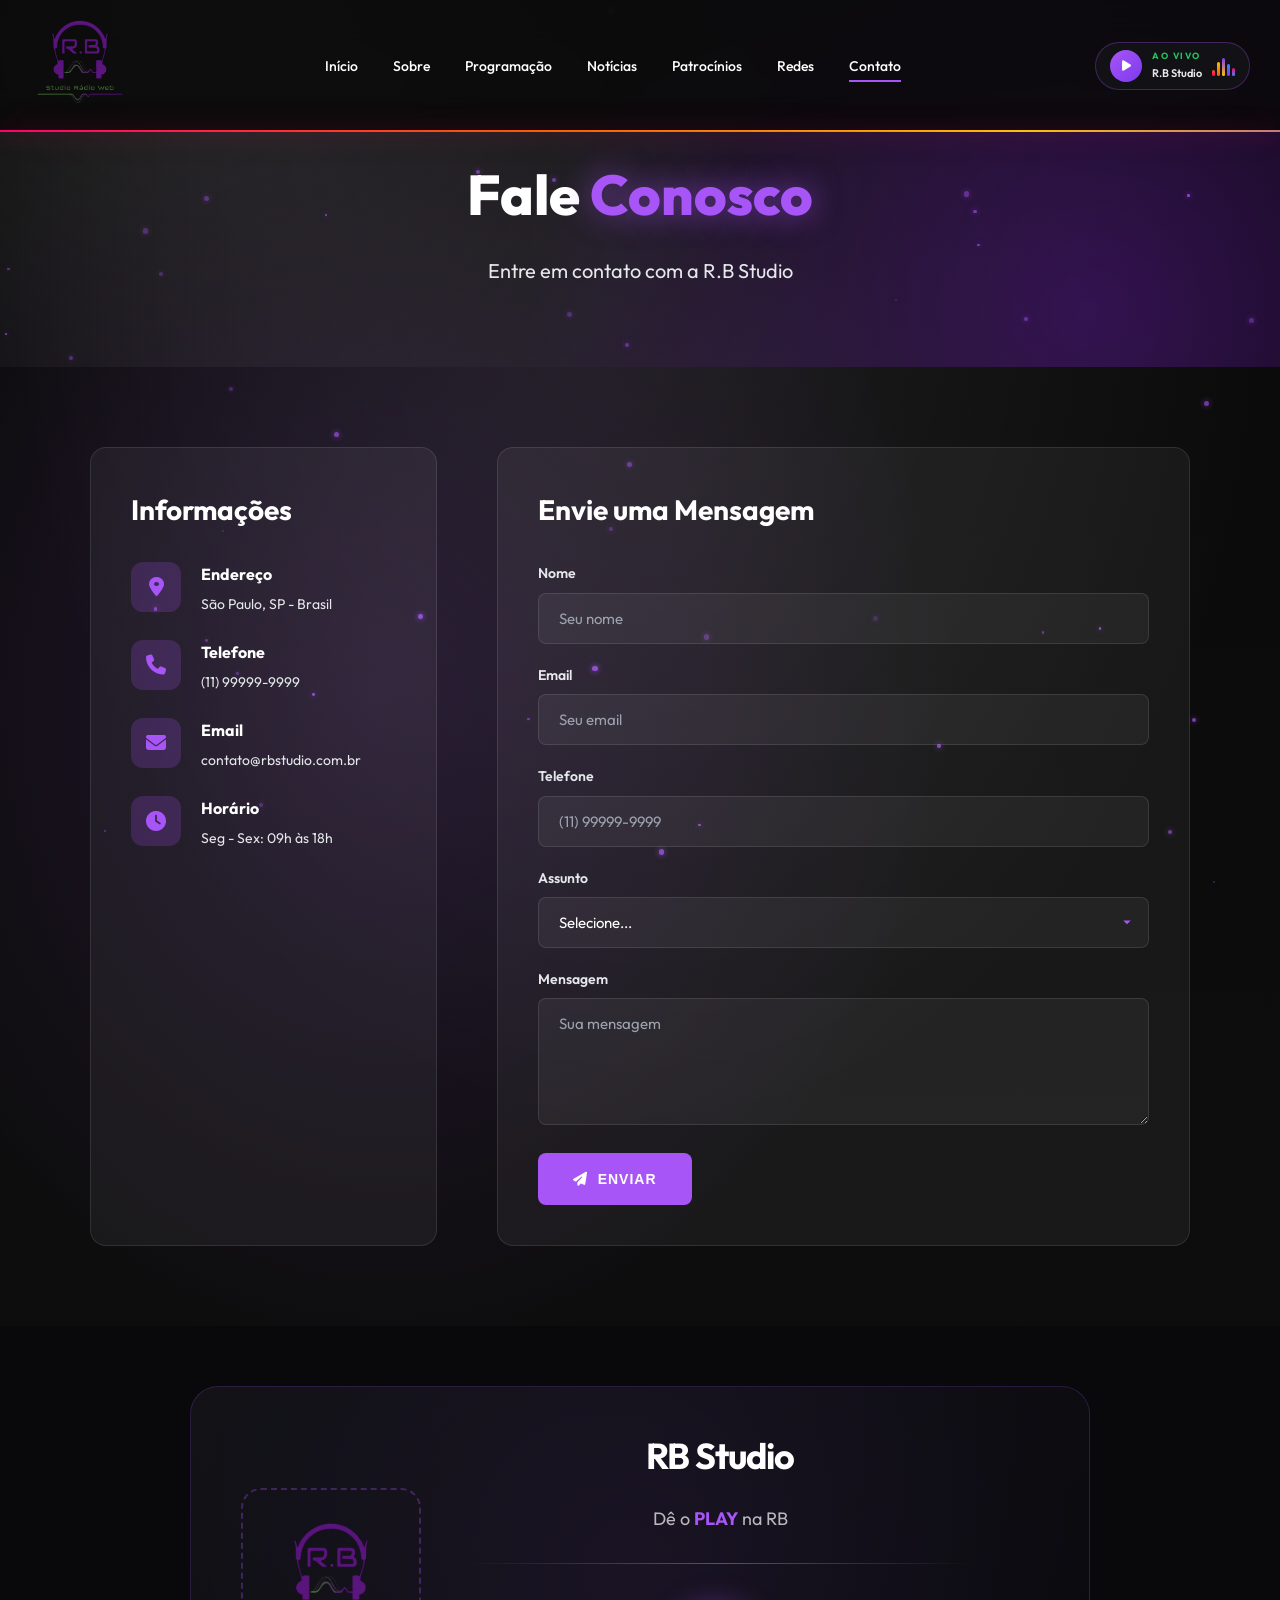
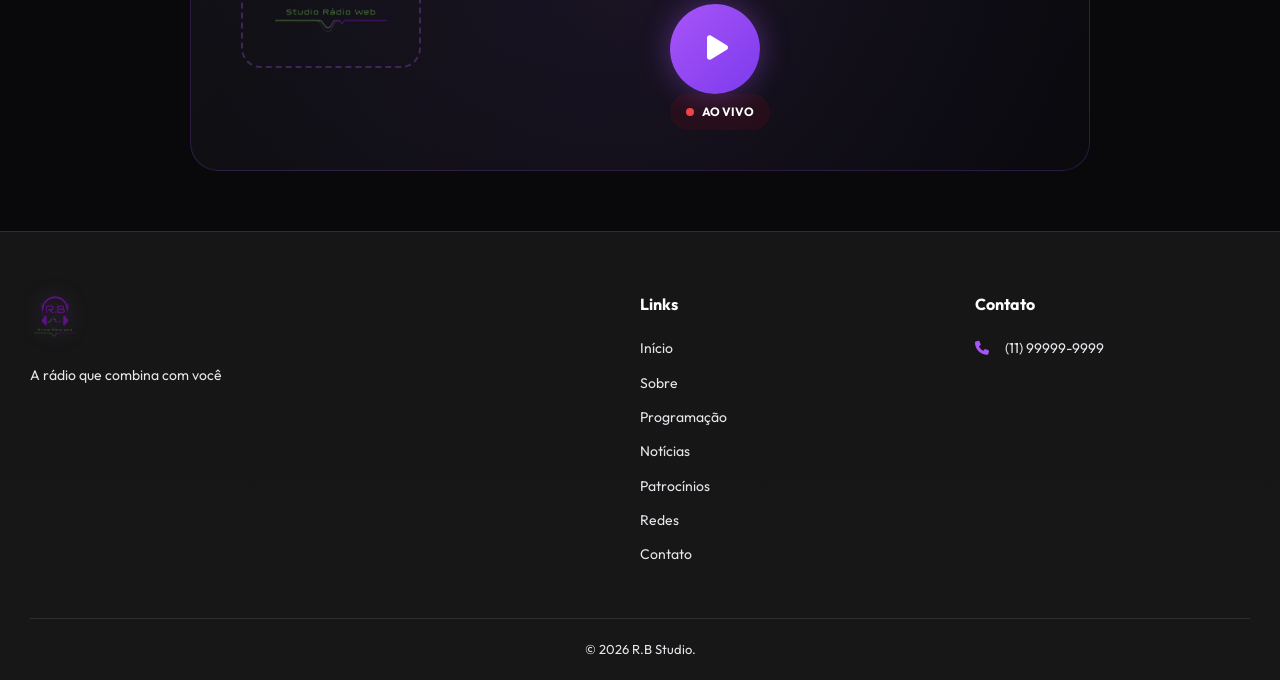
==== commit 83833aa8: "feat: combine play button and live badge in mobile player Co-Authored-By: Claude Opus 4.6 <noreply@a" ====
--- a/contato.html
+++ b/contato.html
@@ -142,10 +142,10 @@
           <h2 class="player-title">RB Studio</h2>
           <p class="player-subtitle">Dê o <span class="accent">PLAY</span> na RB</p>
           <div class="player-divider"></div>
-          <button class="play-btn"><i class="fas fa-play"></i></button>
-        </div>
-        <div class="player-right">
-          <div class="player-live-badge"><span class="live-dot"></span> AO VIVO</div>
+          <div class="player-controls">
+            <button class="play-btn"><i class="fas fa-play"></i></button>
+            <div class="player-live-badge"><span class="live-dot"></span> AO VIVO</div>
+          </div>
         </div>
         <div class="player-visualizer">
           <canvas id="playerVisualizer"></canvas>
--- a/css/home.css
+++ b/css/home.css
@@ -79,11 +79,13 @@
 }
 
 @keyframes headerPulse {
-  0%, 100% {
+  0%,
+  100% {
     box-shadow: inset 0 -1px 0 rgba(255, 255, 255, 0.05);
   }
   50% {
-    box-shadow: inset 0 -1px 0 rgba(255, 255, 255, 0.1),
+    box-shadow:
+      inset 0 -1px 0 rgba(255, 255, 255, 0.1),
       inset 0 0 30px rgba(131, 56, 236, 0.05);
   }
 }
@@ -107,7 +109,8 @@
   );
   background-size: 200% 100%;
   animation: borderGradient 4s linear infinite;
-  box-shadow: 0 0 20px rgba(255, 0, 110, 0.5),
+  box-shadow:
+    0 0 20px rgba(255, 0, 110, 0.5),
     0 0 40px rgba(251, 88, 7, 0.3),
     0 0 60px rgba(131, 56, 236, 0.2);
 }
@@ -186,24 +189,29 @@
 }
 
 @keyframes playerBorderGlow {
-  0%, 100% {
+  0%,
+  100% {
     border-color: rgba(255, 0, 110, 0.6);
-    box-shadow: 0 0 15px rgba(255, 0, 110, 0.4),
+    box-shadow:
+      0 0 15px rgba(255, 0, 110, 0.4),
       inset 0 0 20px rgba(255, 0, 110, 0.05);
   }
   25% {
     border-color: rgba(251, 88, 7, 0.6);
-    box-shadow: 0 0 15px rgba(251, 88, 7, 0.4),
+    box-shadow:
+      0 0 15px rgba(251, 88, 7, 0.4),
       inset 0 0 20px rgba(251, 88, 7, 0.05);
   }
   50% {
     border-color: rgba(131, 56, 236, 0.6);
-    box-shadow: 0 0 15px rgba(131, 56, 236, 0.4),
+    box-shadow:
+      0 0 15px rgba(131, 56, 236, 0.4),
       inset 0 0 20px rgba(131, 56, 236, 0.05);
   }
   75% {
     border-color: rgba(58, 134, 255, 0.6);
-    box-shadow: 0 0 15px rgba(58, 134, 255, 0.4),
+    box-shadow:
+      0 0 15px rgba(58, 134, 255, 0.4),
       inset 0 0 20px rgba(58, 134, 255, 0.05);
   }
 }
@@ -754,13 +762,17 @@
 .player-card {
   position: relative;
   display: grid;
-  grid-template-columns: 220px 1fr;
-  gap: 40px;
-  align-items: center;
-  max-width: 1000px;
+  grid-template-columns: 130px 1fr;
+  gap: 30px;
+  align-items: center;
+  max-width: 900px;
   margin: 0 auto;
-  padding: 50px 60px;
-  background: linear-gradient(135deg, rgba(20, 20, 25, 0.9) 0%, rgba(10, 10, 15, 0.95) 100%);
+  padding: 40px 50px;
+  background: linear-gradient(
+    135deg,
+    rgba(20, 20, 25, 0.9) 0%,
+    rgba(10, 10, 15, 0.95) 100%
+  );
   border-radius: 28px;
   border: 1px solid rgba(168, 85, 247, 0.2);
   backdrop-filter: blur(20px);
@@ -776,7 +788,11 @@
   transform: translate(-50%, -50%);
   width: 150%;
   height: 150%;
-  background: radial-gradient(circle, rgba(168, 85, 247, 0.08) 0%, transparent 60%);
+  background: radial-gradient(
+    circle,
+    rgba(168, 85, 247, 0.08) 0%,
+    transparent 60%
+  );
   pointer-events: none;
 }
 
@@ -787,8 +803,8 @@
 }
 
 .player-logo-box {
-  width: 220px;
-  height: 220px;
+  width: 180px;
+  height: 180px;
   display: flex;
   align-items: center;
   justify-content: center;
@@ -821,7 +837,7 @@
 
 .player-title {
   font-family: "Outfit", sans-serif;
-  font-size: 42px;
+  font-size: 36px;
   font-weight: 700;
   color: #fff;
   margin: 0;
@@ -844,19 +860,24 @@
 .player-divider {
   width: 80%;
   height: 1px;
-  background: linear-gradient(90deg, transparent, rgba(168, 85, 247, 0.6), transparent);
+  background: linear-gradient(
+    90deg,
+    transparent,
+    rgba(168, 85, 247, 0.6),
+    transparent
+  );
   margin: 10px 0 20px;
 }
 
 /* Botão Play Grande */
 .player-center .play-btn {
-  width: 120px;
-  height: 120px;
+  width: 90px;
+  height: 90px;
   border-radius: 50%;
   border: none;
   background: linear-gradient(135deg, #a855f7 0%, #7c3aed 100%);
   color: #fff;
-  font-size: 36px;
+  font-size: 28px;
   cursor: pointer;
   transition: all 0.2s ease;
   box-shadow: 0 0 30px rgba(168, 85, 247, 0.4);
@@ -904,7 +925,8 @@
 }
 
 @keyframes livePulse {
-  0%, 100% {
+  0%,
+  100% {
     opacity: 1;
     box-shadow: 0 0 0 0 rgba(239, 68, 68, 0.7);
   }
@@ -958,7 +980,7 @@
 
 @media (max-width: 768px) {
   .player-section {
-    padding: 40px 0;
+    padding: 25px 0;
   }
   .player-card {
     position: fixed;
@@ -967,10 +989,12 @@
     right: 0;
     z-index: 100;
     display: flex;
-    flex-direction: column;
+    flex-direction: row;
+    align-items: center;
+    justify-content: flex-start;
     gap: 15px;
-    padding: 20px 20px 25px;
-    border-radius: 20px 20px 0 0;
+    padding: 12px 18px 15px;
+    border-radius: 18px 18px 0 0;
     max-width: 100%;
     transform: translateY(0);
   }
@@ -981,9 +1005,12 @@
     display: none;
   }
   .player-right {
-    position: absolute;
-    top: 10px;
-    right: 15px;
+    display: none;
+  }
+  .player-controls {
+    display: flex;
+    align-items: center;
+    gap: 15px;
   }
   .player-live-badge {
     padding: 4px 10px;
@@ -994,29 +1021,28 @@
     height: 6px;
   }
   .player-center {
-    gap: 10px;
+    flex-direction: row;
+    gap: 15px;
+    align-items: center;
   }
   .player-title {
-    font-size: 22px;
+    font-size: 18px;
     margin: 0;
   }
   .player-subtitle {
-    font-size: 13px;
+    display: none;
   }
   .player-divider {
-    width: 60%;
-    margin: 5px 0 10px;
+    display: none;
   }
   .player-center .play-btn {
-    width: 70px;
-    height: 70px;
-    font-size: 20px;
+    width: 50px;
+    height: 50px;
+    font-size: 16px;
+    box-shadow: 0 0 15px rgba(168, 85, 247, 0.4);
   }
   .player-visualizer {
-    position: relative;
-    height: 35px;
-    padding: 0 10px;
-    order: 5;
+    display: none;
   }
   /* Footer acima do player */
   .footer {
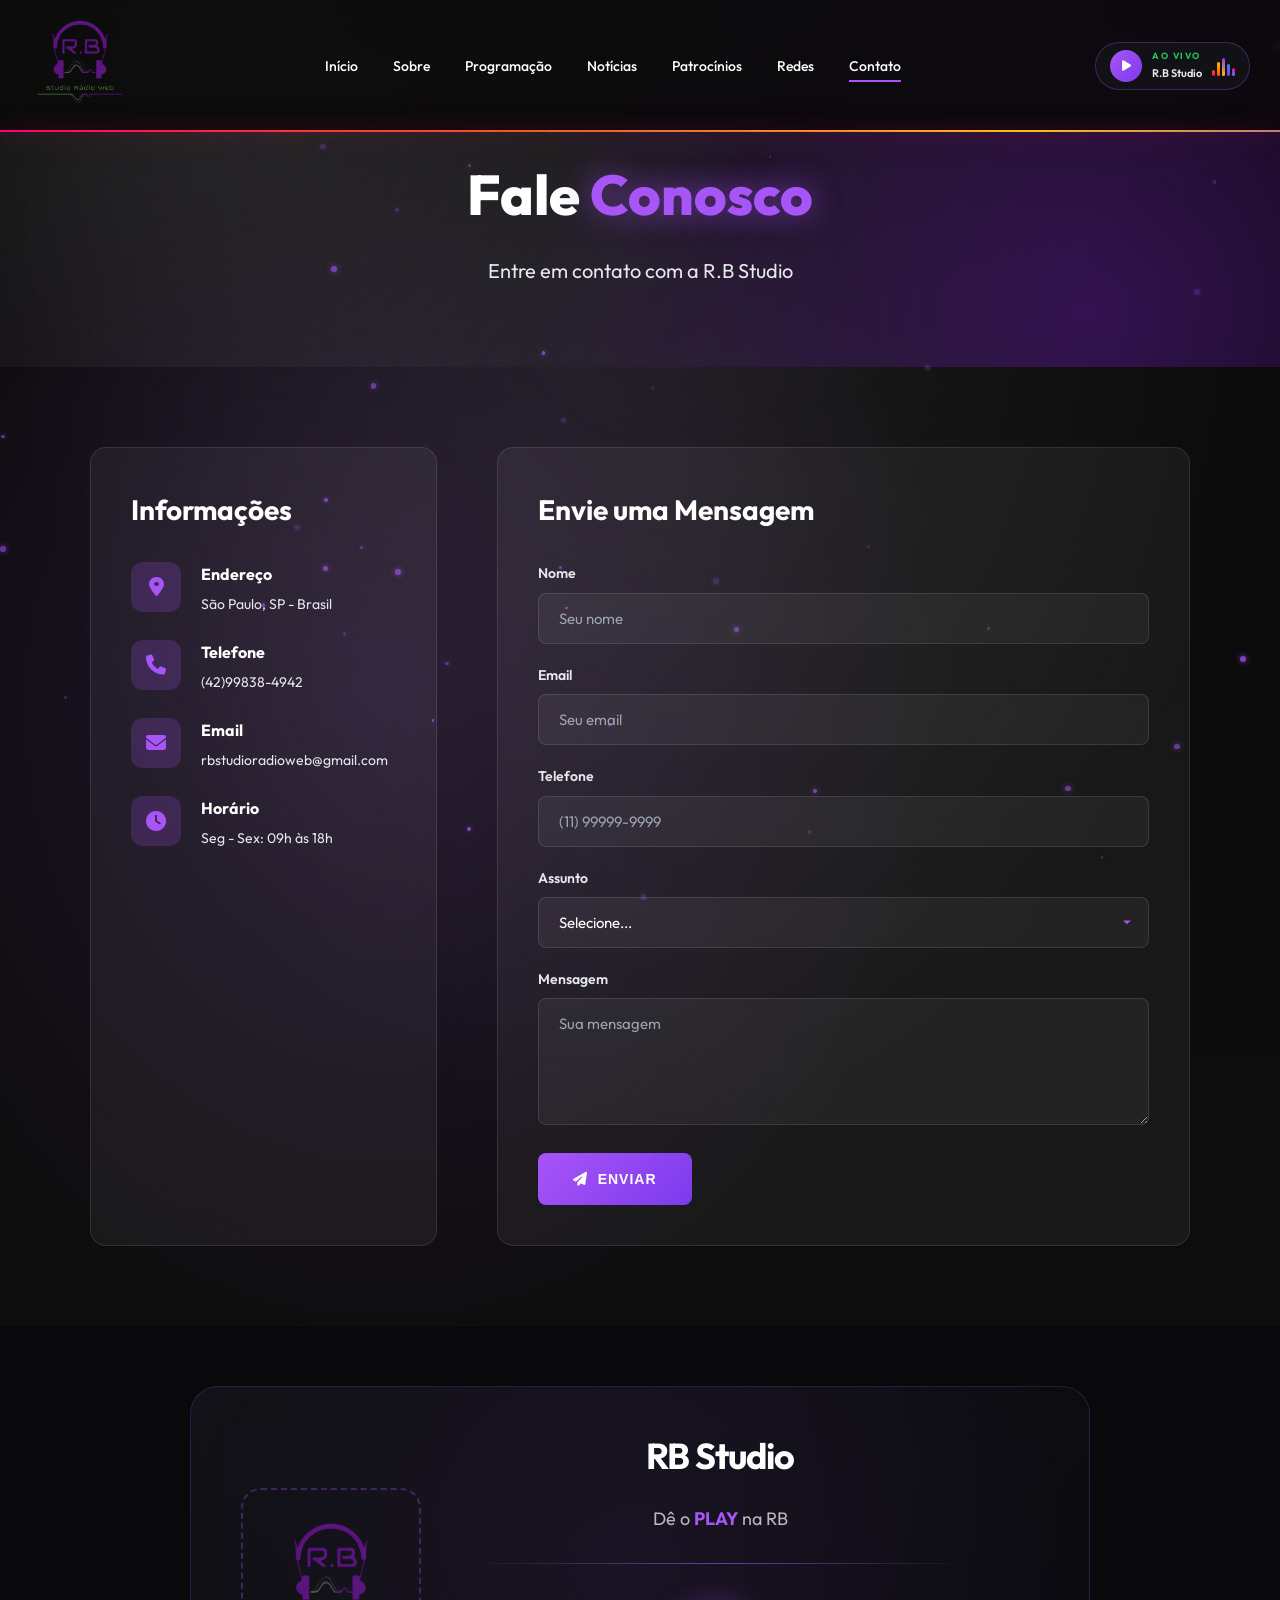
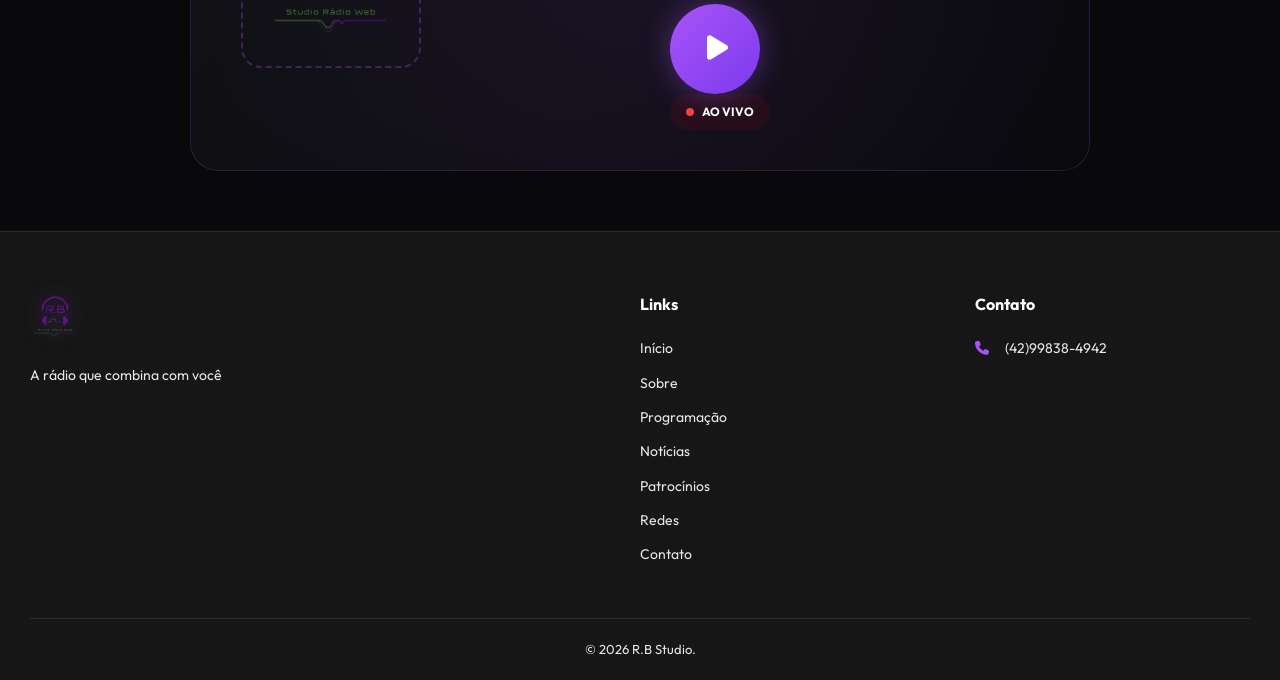
==== commit 34ccd685: "Update contact phone and email information" ====
--- a/contato.html
+++ b/contato.html
@@ -65,7 +65,7 @@
                         <div class="info-icon"><i class="fas fa-phone"></i></div>
                         <div>
                             <h3>Telefone</h3>
-                            <p>(11) 99999-9999</p>
+                            <p>(42)99838-4942</p>
                         </div>
                     </div>
 
@@ -73,7 +73,7 @@
                         <div class="info-icon"><i class="fas fa-envelope"></i></div>
                         <div>
                             <h3>Email</h3>
-                            <p>contato@rbstudio.com.br</p>
+                            <p>rbstudioradioweb@gmail.com</p>
                         </div>
                     </div>
 
@@ -158,7 +158,7 @@
             <div class="footer-grid">
                 <div class="footer-brand"><img src="assets/LOGOrbSEMFUNDO.png" alt="R.B Studio"><p>A rádio que combina com você</p></div>
                 <div class="footer-links"><h4>Links</h4><a href="index.html">Início</a><a href="sobre.html">Sobre</a><a href="programacao.html">Programação</a><a href="noticias.html">Notícias</a><a href="patrocinadores.html">Patrocínios</a><a href="redes.html">Redes</a><a href="contato.html">Contato</a></div>
-                <div class="footer-contact"><h4>Contato</h4><p><i class="fas fa-phone"></i> (11) 99999-9999</p></div>
+                <div class="footer-contact"><h4>Contato</h4><p><i class="fas fa-phone"></i> (42)99838-4942</p></div>
             </div>
             <div class="footer-bottom"><p>&copy; 2026 R.B Studio.</p></div>
         </div>
@@ -168,4 +168,4 @@
 
     <script src="js/main.js"></script>
 </body>
-</html>+</html>
--- a/css/home.css
+++ b/css/home.css
@@ -421,7 +421,7 @@
   align-items: center;
   gap: 10px;
   padding: 18px 35px;
-  background: var(--purple-neon);
+  background: linear-gradient(135deg, #a855f7 0%, #7c3aed 100%);
   color: var(--white);
   font-size: 14px;
   font-weight: 700;
@@ -568,6 +568,17 @@
   align-items: center;
 }
 
+.hero-logo-center::before {
+  content: "";
+  position: absolute;
+  width: 320px;
+  height: 320px;
+  border-radius: 50%;
+  background: transparent;
+  z-index: -1;
+  animation: logoWaveGlow 3s linear infinite;
+}
+
 .hero-logo-center img {
   width: 100%;
   max-width: 500px;
@@ -577,6 +588,39 @@
   animation: logoFloat 2s ease-in-out infinite;
 }
 
+@keyframes logoWaveGlow {
+  0% {
+    border: 3px solid rgba(255, 0, 110, 0.6);
+    box-shadow:
+      0 0 20px rgba(255, 0, 110, 0.4),
+      inset 0 0 30px rgba(255, 0, 110, 0.1);
+  }
+  25% {
+    border: 3px solid rgba(251, 88, 7, 0.6);
+    box-shadow:
+      0 0 20px rgba(251, 88, 7, 0.4),
+      inset 0 0 30px rgba(251, 88, 7, 0.1);
+  }
+  50% {
+    border: 3px solid rgba(131, 56, 236, 0.6);
+    box-shadow:
+      0 0 20px rgba(131, 56, 236, 0.4),
+      inset 0 0 30px rgba(131, 56, 236, 0.1);
+  }
+  75% {
+    border: 3px solid rgba(58, 134, 255, 0.6);
+    box-shadow:
+      0 0 20px rgba(58, 134, 255, 0.4),
+      inset 0 0 30px rgba(58, 134, 255, 0.1);
+  }
+  100% {
+    border: 3px solid rgba(255, 0, 110, 0.6);
+    box-shadow:
+      0 0 20px rgba(255, 0, 110, 0.4),
+      inset 0 0 30px rgba(255, 0, 110, 0.1);
+  }
+}
+
 @keyframes logoFloat {
   0%,
   100% {
@@ -596,6 +640,14 @@
 /* Nav and menu styles moved to page.css */
 
 /* ========== HERO ========== */
+
+.hero-video {
+  width: 100%;
+  max-width: 700px;
+  border-radius: 20px;
+  object-fit: cover;
+  display: block;
+}
 
 .hero-image {
   position: relative;
@@ -1531,3 +1583,450 @@
     height: 60px;
   }
 }
+
+/*BOLAS+++++++++++++++++++++++++++++++++++++++++++
+/* ========================================
+   PARTICLES BACKGROUND
+======================================== */
+
+.particles {
+  position: fixed;
+  top: 0;
+  left: 0;
+  width: 100%;
+  height: 100%;
+  pointer-events: none;
+  z-index: 0;
+  overflow: hidden;
+}
+
+.particle {
+  position: absolute;
+  background: #a855f7;
+  border-radius: 50%;
+  box-shadow: 0 0 6px #a855f7;
+  opacity: 0.6;
+}
+
+/* Diferentes animações para as partículas */
+.particle:nth-child(3n) {
+  width: 4px;
+  height: 4px;
+  animation: beatPulse 0.15s infinite linear;
+}
+
+.particle:nth-child(3n + 1) {
+  width: 2px;
+  height: 2px;
+  animation: beatMove 0.2s infinite linear;
+}
+
+.particle:nth-child(3n + 2) {
+  width: 3px;
+  height: 3px;
+  animation: float 1s infinite linear;
+}
+
+/* =====================
+   ANIMAÇÕES
+===================== */
+
+@keyframes float {
+  0% {
+    transform: translateY(0) translateX(0) scale(1);
+  }
+
+  25% {
+    transform: translateY(-50px) translateX(30px) scale(1.4);
+  }
+
+  50% {
+    transform: translateY(-30px) translateX(-30px) scale(0.7);
+  }
+
+  75% {
+    transform: translateY(-60px) translateX(20px) scale(1.3);
+  }
+
+  100% {
+    transform: translateY(0) translateX(0) scale(1);
+  }
+}
+
+@keyframes beatPulse {
+  0%,
+  100% {
+    transform: scale(1);
+    opacity: 0.6;
+  }
+
+  50% {
+    transform: scale(2.2);
+    opacity: 1;
+    box-shadow: 0 0 25px #a855f7;
+  }
+}
+
+@keyframes beatMove {
+  0%,
+  100% {
+    transform: translateY(0) scale(1);
+  }
+
+  25% {
+    transform: translateY(-35px) scale(1.5);
+  }
+
+  50% {
+    transform: translateY(0) scale(0.6);
+  }
+
+  75% {
+    transform: translateY(-20px) scale(1.3);
+  }
+}
+
+/*=====================================
+    RB SHOWCASE
+======================================*/
+
+.rb-showcase {
+  padding: 120px 0;
+  position: relative;
+}
+
+.rb-showcase-grid {
+  display: grid;
+  grid-template-columns: 380px 1fr;
+  gap: 90px;
+  align-items: center;
+}
+
+/*==========================
+      IMAGEM
+==========================*/
+
+.rb-image-wrapper {
+  position: relative;
+
+  width: 340px;
+  height: 680px;
+
+  margin: auto;
+
+  display: flex;
+  justify-content: center;
+  align-items: center;
+}
+
+/* Aura */
+
+.rb-image-wrapper::before {
+  content: "";
+
+  position: absolute;
+
+  inset: -35px;
+
+  background: radial-gradient(
+    circle,
+    rgba(168, 85, 247, 0.28) 0%,
+    transparent 70%
+  );
+
+  filter: blur(40px);
+
+  z-index: 0;
+}
+
+/*==========================
+      BORDA ANIMADA
+==========================*/
+
+.rb-wave {
+  position: absolute;
+
+  inset: -4px;
+
+  border-radius: 28px;
+
+  overflow: hidden;
+}
+
+.rb-wave::before {
+  content: "";
+
+  position: absolute;
+
+  width: 250%;
+  height: 250%;
+
+  left: -75%;
+  top: -75%;
+
+  background: conic-gradient(
+    transparent 0deg,
+    #a855f7 40deg,
+    transparent 80deg,
+
+    #22c55e 150deg,
+    transparent 190deg,
+
+    #a855f7 260deg,
+    transparent 320deg
+  );
+
+  animation: rotateWave 5s linear infinite;
+}
+
+.rb-wave::after {
+  content: "";
+
+  position: absolute;
+
+  inset: 2px;
+
+  background: #0a0a0a;
+
+  border-radius: 26px;
+}
+
+/*==========================
+      IMAGEM
+==========================*/
+
+.rb-image {
+  position: relative;
+
+  z-index: 5;
+
+  width: 100%;
+  height: 100%;
+
+  overflow: hidden;
+
+  border-radius: 38px;
+
+  background: #050505;
+
+  padding: 12px;
+
+  border: 2px solid rgba(255, 255, 255, 0.08);
+
+  box-shadow:
+    0 25px 70px rgba(0, 0, 0, 0.55),
+    0 0 40px rgba(168, 85, 247, 0.18);
+}
+
+.rb-image img {
+  width: 100%;
+  height: 100%;
+
+  object-fit: contain; /* mostra a imagem inteira */
+
+  object-position: center;
+
+  display: block;
+
+  background: #111;
+
+  transition: 0.5s;
+}
+
+.rb-image::selection {
+  background: transparent;
+}
+
+/* Reflexo da tela */
+.rb-image::before {
+  content: "";
+
+  position: absolute;
+
+  top: -120%;
+  left: -60%;
+
+  width: 45%;
+  height: 320%;
+
+  background: linear-gradient(
+    90deg,
+    transparent,
+    rgba(255, 255, 255, 0.08),
+    rgba(255, 255, 255, 0.22),
+    rgba(255, 255, 255, 0.08),
+    transparent
+  );
+
+  transform: rotate(22deg);
+
+  animation: screenReflection 6s ease-in-out infinite;
+
+  pointer-events: none;
+
+  z-index: 25;
+}
+@keyframes screenReflection {
+  0% {
+    transform: translateX(-250%) rotate(22deg);
+    opacity: 0;
+  }
+
+  15% {
+    opacity: 1;
+  }
+
+  50% {
+    transform: translateX(380%) rotate(22deg);
+    opacity: 0.9;
+  }
+
+  70% {
+    opacity: 0;
+  }
+
+  100% {
+    transform: translateX(380%) rotate(22deg);
+    opacity: 0;
+  }
+}
+
+/* Ilha dinâmica + câmera */
+/* Câmera frontal */
+.rb-image::after {
+  content: "";
+
+  position: absolute;
+
+  top: 16px;
+  left: 50%;
+
+  transform: translateX(-50%);
+
+  width: 10px;
+  height: 10px;
+
+  border-radius: 50%;
+
+  background: #111;
+
+  border: 1px solid rgba(255, 255, 255, 0.08);
+
+  box-shadow:
+    inset 0 0 3px rgba(255, 255, 255, 0.15),
+    0 0 6px rgba(0, 0, 0, 0.5);
+
+  z-index: 40;
+}
+/*==========================
+      TEXTO
+==========================*/
+
+.rb-tag {
+  display: inline-flex;
+
+  padding: 8px 18px;
+
+  background: #a855f7;
+
+  border-radius: 40px;
+
+  font-size: 13px;
+
+  font-weight: 700;
+
+  margin-bottom: 20px;
+}
+
+.rb-content h2 {
+  font-size: 48px;
+
+  line-height: 1.15;
+
+  margin-bottom: 25px;
+}
+
+.rb-content p {
+  color: #cfcfcf;
+
+  font-size: 18px;
+
+  line-height: 1.8;
+
+  margin-bottom: 35px;
+}
+
+/*==========================
+      ANIMAÇÃO
+==========================*/
+
+@keyframes rotateWave {
+  from {
+    transform: rotate(0deg);
+  }
+
+  to {
+    transform: rotate(360deg);
+  }
+}
+
+/*==========================
+      RESPONSIVO
+==========================*/
+
+@media (max-width: 950px) {
+  .rb-showcase-grid {
+    grid-template-columns: 1fr;
+    text-align: center;
+    gap: 60px;
+  }
+
+  .rb-image-wrapper {
+    width: 300px;
+    height: 500px;
+  }
+
+  .rb-content h2 {
+    font-size: 36px;
+  }
+}
+
+@media (max-width: 600px) {
+  .rb-image-wrapper {
+    width: 240px;
+    height: 400px;
+  }
+}
+
+/* ==========================================
+   HERO VIDEO - MOBILE REDONDO
+========================================== */
+
+@media (max-width: 768px) {
+  .hero-image {
+    display: flex;
+    justify-content: center;
+    align-items: center;
+  }
+
+  .hero-logo-center {
+    width: 280px;
+    height: 280px;
+
+    border-radius: 50%;
+    overflow: hidden;
+
+    display: flex;
+    justify-content: center;
+    align-items: center;
+  }
+
+  .hero-video {
+    width: 100%;
+    height: 100%;
+
+    object-fit: cover;
+
+    border-radius: 50%;
+  }
+}
